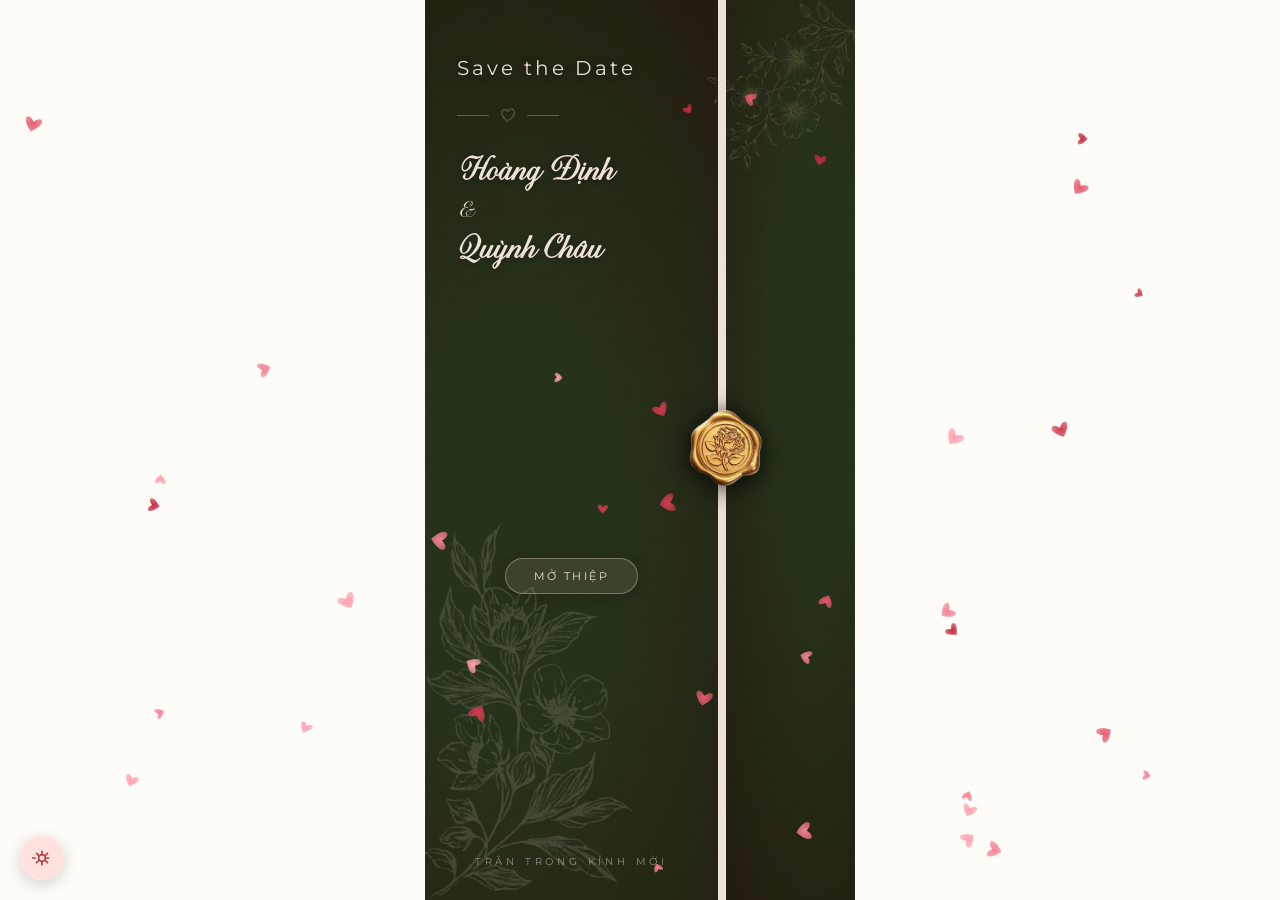
==== motdoi/index.html @ d1ba9274 "fix" ====
<!DOCTYPE html>
<html lang="vi">
<head>
<meta charset="utf-8"/>
<meta name="viewport" content="width=device-width, initial-scale=1, maximum-scale=1, user-scalable=no"/>
<title>THƯ MỜI CƯỚI HOÀNG NGỌC ĐỊNH &amp; TRẦN THỊ QUỲNH CHÂU</title>
<link rel="icon" href="images/logo.png"/>
<link rel="preload" href="fonts/SVN_Quarzo.otf" as="font" type="font/otf" crossorigin/>
<link href="https://fonts.googleapis.com/css2?family=Montserrat:ital,wght@0,300;0,400;0,500;0,600;0,700;1,400&family=Playfair+Display:ital,wght@0,400;0,700;1,400&family=Lora:ital,wght@0,400;0,500;1,400&family=Cormorant+Garamond:ital,wght@0,300;0,400;1,400&display=swap" rel="stylesheet"/>

<script>
  document.addEventListener('gesturestart',function(e){e.preventDefault();});
  document.addEventListener('gesturechange',function(e){e.preventDefault();});
  document.addEventListener('gestureend',function(e){e.preventDefault();});
  document.addEventListener('touchmove',function(e){if(e.touches.length>1)e.preventDefault();},{passive:false});
</script>

<style>
/* ════ FONT ════ */
@font-face {
  font-family: 'svnQuarzo';
  src: url('fonts/SVN_Quarzo.otf') format('opentype');
  font-display: swap;
}

/* ════ CSS VARIABLES – lấy đúng từ source gốc ════ */
:root {
  /* ta = theme accent (đỏ) */
  --ta-50:  252 243 243;
  --ta-100: 246 225 225;
  --ta-200: 235 193 192;
  --ta-300: 214 147 144;
  --ta-400: 185 82 77;
  --ta-500: 163 29 22;
  --ta-600: 130 23 17;
  --ta-700: 100 17 13;
  --ta-800: 78 12 9;
  --ta-900: 52 8 6;
  --ta-950: 31 5 4;
  /* ts = theme stone (kem) */
  --ts-50:  254 252 251;
  --ts-100: 250 245 241;
  --ts-200: 244 234 229;
  --ts-300: 237 225 217;
  --ts-400: 225 208 198;
  --ts-700: 168 138 123;
  --ts-900: 103 76 62;
  --ts-950: 62 42 33;

  --ta-pattern-filter: invert(1) brightness(0.45) sepia(1) hue-rotate(330deg) saturate(4);
  --ta-btn-bg: linear-gradient(135deg, rgb(185 82 77), rgb(163 29 22));
  --ta-btn-shadow: 0 4px 16px rgba(163,29,22,0.3);
      --ta-50: 247 250 244;
    --ta-100: 226 237 217;
    --ta-200: 197 217 183;
    --ta-300: 159 191 139;
    --ta-400: 109 156 85;
    --ta-500: 82 118 58;
    --ta-600: 63 90 40;
    --ta-700: 46 66 27;
    --ta-800: 39 50 28;
    --ta-900: 27 36 18;
    --ta-950: 16 21 10;
    --ts-50: 254 252 247;
    --ts-100: 249 244 228;
    --ts-200: 241 228 198;
    --ts-300: 229 207 162;
    --ts-400: 213 180 115;
    --ts-700: 140 103 40;
    --ts-900: 83 58 18;
    --ts-950: 49 33 9;
    --primary: 92 34% 30%;
    --primary-foreground: 41 60% 82%;
    --ring: 92 34% 30%;
    --ta-seal-bg: radial-gradient(circle at 38% 35%, rgb(109 156 85), rgb(63 90 40));
    --ta-seal-shadow: 0 4px 24px rgba(82, 118, 58, 0.4), inset 0 1px 0 rgba(255, 255, 255, 0.25);
    --ta-btn-bg: linear-gradient(135deg, rgb(109 156 85), rgb(82 118 58));
    --ta-btn-shadow: 0 4px 16px rgba(82, 118, 58, 0.3);
    --ta-btn-shadow-hover: 0 6px 24px rgba(82, 118, 58, 0.45);
    --ta-flap-fill: rgba(82, 118, 58, 0.06);
    --ta-flap-stroke: rgba(82, 118, 58, 0.22);
    --ta-flap-stroke-wide: rgba(82, 118, 58, 0.07);
    --ta-flap-bottom-fill: rgba(82, 118, 58, 0.05);
    --ta-flap-bottom-stroke: rgba(82, 118, 58, 0.16);
    --ta-pattern-filter: invert(1) brightness(0.45) sepia(1) hue-rotate(60deg) saturate(3.5);
    --ta-canvas-grad-0: #27321c;
    --ta-canvas-grad-50: #3d5229;
    --ta-canvas-grad-100: #2e3e1f;
}

/* ════ RESET ════ */
*, *::before, *::after { box-sizing: border-box; margin: 0; padding: 0; }
html { font-size: 16px; -webkit-text-size-adjust: 100%; }
body {
  font-family: 'Montserrat', sans-serif;
  background: rgb(var(--ts-50));
  color: rgb(var(--ta-900));
  overflow-x: hidden;
  -webkit-font-smoothing: antialiased;
}

/* Font helpers */
.font-quarzo  { font-family: 'svnQuarzo', 'Playfair Display', serif; }
.font-mont    { font-family: 'Montserrat', sans-serif; }

/* App shell – max 430px centered */
.app { max-width: 430px; margin: 0 auto; position: relative; overflow: hidden; min-height: 100vh; }

.dn { display: none !important; }

/* ════════════════════════════════════
   KEYFRAMES
════════════════════════════════════ */
@keyframes heartbeat {
  0%, 100% { transform: scale(1); }
  10%, 30%  { transform: scale(1.25); }
  20%, 40%  { transform: scale(1.1); }
}
@keyframes pulse {
  0%, 100% { opacity: 1; }
  50%       { opacity: .5; }
}
@keyframes ping {
  75%, 100% { transform: scale(2); opacity: 0; }
}
@keyframes fadeInUp {
  from { opacity: 0; transform: translateY(30px); }
  to   { opacity: 1; transform: translateY(0); }
}
@keyframes fadeInDown {
  from { opacity: 0; transform: translateY(-20px); }
  to   { opacity: 1; transform: translateY(0); }
}
@keyframes scaleIn {
  from { opacity: 0; transform: scale(.9); }
  to   { opacity: 1; transform: scale(1); }
}
@keyframes slideInLeft {
  from { opacity: 0; transform: translateX(-70px); }
  to   { opacity: 1; transform: translateX(0); }
}
@keyframes slideInRight {
  from { opacity: 0; transform: translateX(70px); }
  to   { opacity: 1; transform: translateX(0); }
}
@keyframes coverOpen {
  from { opacity: 1; }
  to   { opacity: 0; pointer-events: none; }
}

.animate-heartbeat { animation: 1.5s ease-in-out infinite heartbeat; }
.animate-pulse      { animation: 2s cubic-bezier(.4,0,.6,1) infinite pulse; }
.animate-ping       { animation: 1s cubic-bezier(0,0,.2,1) infinite ping; }

/* Scroll reveal base states */
.reveal-up    { opacity: 0; transform: translateY(30px); }
.reveal-down  { opacity: 0; transform: translateY(-20px); }
.reveal-scale { opacity: 0; transform: scale(.9); }
.reveal-left  { opacity: 0; transform: translateX(-70px); }
.reveal-right { opacity: 0; transform: translateX(70px); }

.reveal-up.on, .reveal-down.on, .reveal-scale.on,
.reveal-left.on, .reveal-right.on {
  opacity: 1 !important;
  transform: none !important;
  transition: opacity .7s ease, transform .7s ease;
}

/* ════════════════════════════════════
   COVER – PHONG BÌ
════════════════════════════════════ */
#cover {
  position: fixed; inset: 0; z-index: 50;
  display: flex; justify-content: center;
  overflow: hidden;
  transition: opacity .6s ease;
}
#cover.out { opacity: 0; pointer-events: none; }

.cv-shell {
  position: relative; width: 100%; max-width: 430px; height: 100%; overflow: hidden;
}

/* Cánh trái 70% */
.cv-l {
  position: absolute; left: 0; top: 0; height: 100%; width: 70%;
  background-color: rgb(39, 50, 28);
  overflow: hidden;
}
.cv-l-pat {
  position: absolute; inset: 0; pointer-events: none;
  background-image: url('pattern/nhan cuoi.svg');
  background-repeat: repeat; background-size: 64px 64px; opacity: .05;
}
.cv-l-grad {
  position: absolute; inset: 0; pointer-events: none;
  background: radial-gradient(ellipse 120% 80% at 30% 60%, transparent 30%, rgba(31,5,4,.55) 100%);
}
.cv-l-flower {
  position: absolute; left: 0; bottom: 0; z-index: 0;
  opacity: .15; max-width: 85%; max-height: 42%;
  pointer-events: none; user-select: none;
}
/* Gáy sách */
.cv-spine {
  position: absolute; right: 0; top: 0; height: 100%; width: 8px; z-index: 10;
  background: rgb(237,225,217);
}
/* Con dấu xi ở giữa gáy – đặt trong cv-shell nên dùng left thay right */
.cv-seal-wrap {
  position: absolute; left: 70%; z-index: 20;
  top: 50%; transform: translate(-50%, -50%);
}
.cv-seal-img {
  width: 76px; height: 76px; object-fit: contain;
  pointer-events: none; user-select: none;
  filter: drop-shadow(0 4px 14px rgba(0,0,0,.6)) drop-shadow(0 0 6px rgba(0,0,0,.3));
}

/* Nội dung cánh trái */
.cv-content {
  position: relative; z-index: 10;
  display: flex; flex-direction: column; align-items: flex-start;
  padding: 3.5rem 2rem 0;
}
.cv-save-date {
  font-family: 'Montserrat', sans-serif;
  font-size: 1.25rem; letter-spacing: .15em;
  color: rgb(237,225,217);
  text-shadow: 0 1px 8px rgba(0,0,0,.4);
  margin-bottom: 1.75rem;
}
.cv-heart-row {
  display: flex; align-items: center; gap: .75rem; margin-bottom: 2.25rem;
}
.cv-h-line { height: 1px; width: 2rem; background: rgba(237,225,217,.3); }
.cv-h-img  { width: 14px; height: 14px; opacity: .35; filter: brightness(0) invert(1); pointer-events: none; }
.cv-groom, .cv-bride {
  font-family: 'svnQuarzo', 'Playfair Display', serif;
  font-size: 1.5rem; line-height: 1.3;
  color: rgb(237,225,217);
  text-shadow: 0 1px 6px rgba(0,0,0,.3);
}
.cv-and {
  font-family: 'svnQuarzo', 'Playfair Display', serif;
  font-size: 1rem; color: rgb(237,225,217);
  margin: .75rem 0; padding-left: 2px;
}

/* Nút mở thiệp – giữa gáy */
.cv-btn-row {
  position: absolute; left: 0; right: 8px; top: 62%;
  display: flex; justify-content: center;
}
.cv-btn {
  padding: .625rem 1.75rem;
  font-family: 'Montserrat', sans-serif;
  font-size: 11px; letter-spacing: .22em; text-transform: uppercase;
  border-radius: 9999px;
  color: rgb(237,225,217);
  border: 1px solid rgba(237,225,217,.35);
  background: rgba(237,225,217,.1);
  box-shadow: 0 2px 16px rgba(0,0,0,.25);
  cursor: pointer;
  transition: background .25s, transform .2s;
}
.cv-btn:hover  { background: rgba(237,225,217,.2); }
.cv-btn:active { transform: scale(.97); }

/* Trân trọng kính mời */
.cv-invite-row {
  position: absolute; bottom: 2rem; left: 0; right: 8px;
  display: flex; flex-direction: column; align-items: center; gap: 1rem;
}
.cv-invite-text {
  font-family: 'Montserrat', sans-serif;
  font-size: 10px; text-transform: uppercase; letter-spacing: .38em;
  color: rgba(237,225,217,.55);
}

/* Cánh phải 30% */
.cv-r {
  position: absolute; right: 0; top: 0; height: 100%; width: 30%;
  background-color: rgb(39, 50, 28);
}
.cv-r-pat {
  position: absolute; inset: 0; pointer-events: none;
  background-image: url('pattern/nhan cuoi.svg');
  background-repeat: repeat; background-size: 64px 64px; opacity: .05;
}
.cv-r-grad {
  position: absolute; inset: 0; pointer-events: none;
  background: radial-gradient(ellipse 120% 80% at 70% 40%, transparent 30%, rgba(31,5,4,.55) 100%);
}
.cv-r-flower {
  position: absolute; right: 0; top: 0; z-index: 0;
  opacity: .2; max-width: 115%; max-height: 60%;
  pointer-events: none; user-select: none;
}

/* ════════════════════════════════════
   SECTION 1 – HERO
════════════════════════════════════ */
.hero {
  position: relative; width: 100%; overflow: hidden;
  background-color: rgb(52,8,6);
  min-height: 100svh;
}
.hero-img {
  position: absolute; inset: 0; width: 100%; height: 100%;
  object-fit: cover; object-position: 46% 34%;
}
.hero-ov-top {
  position: absolute; inset: 0;
  background: linear-gradient(to bottom, rgba(0,0,0,.15), transparent, rgba(0,0,0,.7));
}
.hero-ov-bot {
  position: absolute; bottom: 0; left: 0; right: 0; height: 10rem; z-index: 3;
  background: linear-gradient(to bottom, transparent 0%, rgba(78,12,9,.15) 40%, rgba(78,12,9,.6) 70%, rgb(39, 50, 28) 100%);
}
.hero-bottom {
  position: absolute; bottom: 0; left: 0; right: 0; z-index: 10;
  padding: 0 1.5rem 3rem; text-align: center;
}
.hero-dots {
  display: flex; align-items: center; justify-content: center; gap: .75rem; margin-bottom: 1rem;
}
.hero-dot-line { height: 1px; width: 2.5rem; background: rgba(237,225,217,.4); }
.hero-dot      { width: 6px; height: 6px; border-radius: 50%; background: rgba(237,225,217,.6); }
.hero-save {
  font-family: 'svnQuarzo', 'Playfair Display', serif;
  font-size: 1.5rem; letter-spacing: .1em;
  color: rgba(237,225,217,.9);
  text-shadow: 0 2px 12px rgba(0,0,0,.4);
  margin-bottom: .75rem;
}
.hero-names {
  font-family: 'Montserrat', sans-serif;
  font-size: .875rem; font-weight: 300; letter-spacing: .22em; text-transform: uppercase;
  color: rgba(237,225,217,.8);
}
.hero-names-sep { color: rgba(237,225,217,.45); margin: 0 .5rem; }
.hero-heart-row {
  display: flex; align-items: center; justify-content: center; gap: .75rem; margin-top: 1rem;
}
.hero-h-line { height: 1px; width: 2.5rem; background: rgba(237,225,217,.3); }
.hero-h-img  { width: 16px; height: 16px; opacity: .4; filter: brightness(0) invert(1); pointer-events: none; }

/* ════════════════════════════════════
   SECTION 2 – COUPLE PHOTOS
════════════════════════════════════ */
.couple-sec {
  position: relative; overflow: hidden;
  padding: 2.5rem 1.25rem;
  background-color: rgb(39, 50, 28);
}
.couple-fl { position: absolute; left: 0; bottom: 0; opacity: .2; max-width: 35%; max-height: 70%; z-index: 0; pointer-events: none; }
.couple-fr { position: absolute; right: 0; top: 0; opacity: .2; max-width: 35%; max-height: 70%; z-index: 0; pointer-events: none; }
.couple-inner { position: relative; z-index: 10; }
.couple-hdr { text-align: center; margin-bottom: 1.5rem; }
.couple-hdr-txt {
  font-family: 'Montserrat', sans-serif;
  font-size: 11px; font-weight: 600; letter-spacing: .3em; text-transform: uppercase;
  color: rgb(237,225,217); margin-bottom: .25rem;
}
.couple-hdr-vline-wrap { display: flex; justify-content: center; margin: 1.25rem 0 1.5rem; }
.couple-hdr-vline { width: 1px; height: 2.5rem; background: linear-gradient(to bottom, transparent, rgba(237,225,217,.4), transparent); }
.couple-cards { display: flex; flex-direction: column; align-items: center; gap: 2.5rem; max-width: 300px; margin: 0 auto; }
.couple-card {
  width: 100%; border-radius: 12px; overflow: hidden; aspect-ratio: 3/4; position: relative;
  border: 1px solid rgba(237,225,217,.25);
  box-shadow: 0 8px 32px rgba(0,0,0,.4), 0 0 0 1px rgba(237,225,217,.1);
}
.couple-card img { width: 100%; height: 100%; object-fit: cover; display: block; }
.cc-label {
  position: absolute; bottom: 0; left: 0; right: 0;
  padding: 1rem 1rem 1rem;
  background: linear-gradient(to top, rgba(39, 50, 28, 0.85) 0%, rgba(39, 50, 28, 0.4) 50%, transparent 100%);
}
.cc-label-r { align-items: flex-end; }
.cc-label { display: flex; flex-direction: column; }
.cc-role {
  font-family: 'svnQuarzo', 'Playfair Display', serif;
  font-size: .875rem; letter-spacing: .2em; color: rgba(237,225,217,.8); margin-bottom: .25rem;
}
.cc-name {
  font-family: 'Montserrat', sans-serif;
  font-size: 1.25rem; font-weight: 600; color: rgb(237,225,217);
}

/* ════════════════════════════════════
   PAPER BG WRAPPER
════════════════════════════════════ */
.paper-wrap {
  position: relative;
  background-image: url('images/paper.png');
  background-repeat: repeat-y; background-size: 100% auto;
}
.paper-ov {
  position: absolute; inset: 0;
  background: rgba(255,255,255,.3); pointer-events: none;
}

/* ════════════════════════════════════
   SECTION 3 – FAMILY
════════════════════════════════════ */
.family-sec { padding: 1.5rem 1rem .5rem; }
.family-grid {
  display: flex; align-items: flex-start; gap: .5rem;
  max-width: 360px; margin: 0 auto 1.5rem;
}
.family-col { flex: 1; display: flex; flex-direction: column; align-items: center; gap: .25rem; min-width: 0; }
.family-col-title {
  font-family: 'Montserrat', sans-serif; font-size: 13px;
  text-transform: uppercase; letter-spacing: .2em;
  color: rgb(var(--ta-500)); font-weight: 600;
  padding-bottom: .25rem; width: 100%; text-align: center;
}
.family-member {
  font-family: 'Montserrat', sans-serif; font-size: 11px; font-weight: 500;
  text-transform: uppercase; color: rgb(var(--ta-800));
  text-align: center; min-height: 1.5rem; width: 100%;
  display: flex; align-items: center; justify-content: center;
  white-space: nowrap; overflow: hidden; text-overflow: ellipsis;
}
.family-sep { align-self: stretch; width: 1px; background: rgba(var(--ta-200),.6); margin-top: 1.25rem; flex-shrink: 0; }

/* Monogram khung hoa */
.monogram { display: flex; justify-content: center; margin: .5rem 0; }
.monogram-box { position: relative; display: inline-block; }
.monogram-frame { width: 11rem; height: auto; pointer-events: none; user-select: none; }
.monogram-letters {
  position: absolute; inset: 0;
  display: flex; align-items: center; justify-content: center;
}
.mono-d, .mono-c {
  font-family: 'svnQuarzo', 'Playfair Display', serif;
  font-size: 1.875rem; color: rgb(var(--ta-700)); line-height: 1;
  text-shadow: 0 1px 8px rgba(163,29,22,.15);
}
.mono-c { margin-top: -.2em; margin-left: .4em; }

/* ════════════════════════════════════
   SECTION 4 – INVITATION DETAIL
════════════════════════════════════ */
.invite-sec { padding: .25rem 1rem 0; }
.invite-kinh-moi {
  font-family: 'Montserrat', sans-serif; font-size: 1rem; font-weight: 600;
  text-transform: uppercase; letter-spacing: .25em;
  color: rgb(var(--ta-400)); margin-bottom: .5rem; text-align: center;
}
.invite-quy-vi {
  font-family: 'svnQuarzo', 'Playfair Display', serif;
  font-size: 1.25rem; color: rgb(var(--ta-800)); text-align: center; margin-bottom: .25rem;
}
.invite-div {
  display: flex; align-items: center; justify-content: center; gap: .75rem; margin: .75rem 0 1rem;
}
.invite-div-line { height: 1px; width: 3rem; background: rgb(var(--ta-200)); }
.invite-div-img  { width: 1.25rem; height: 1.25rem; opacity: .25; filter: var(--ta-pattern-filter); pointer-events: none; }
.invite-desc {
  font-family: 'Montserrat', sans-serif; color: rgba(var(--ta-700),.8);
  font-size: 1rem; line-height: 1.65; margin-bottom: 1rem; text-align: center;
}
.invite-hoa { display: flex; justify-content: center; margin-bottom: 1rem; }
.invite-hoa img { width: 6rem; opacity: .2; filter: var(--ta-pattern-filter); pointer-events: none; }

/* Nhà trai / nhà gái toggle */
.who-row { display: flex; flex-direction: column; align-items: center; gap: .5rem; margin-bottom: 1rem; }
.who-lbl {
  font-family: 'Montserrat', sans-serif; font-size: .875rem;
  text-transform: uppercase; color: rgb(var(--ta-400)); letter-spacing: .1em;
}
.who-btns { display: flex; gap: .5rem; }
.btn-who-active {
  padding: .375rem 1rem; border-radius: 9999px; font-size: .875rem; font-weight: 500;
  background: rgb(var(--ta-500)); color: rgb(var(--ts-300));
  border: 1px solid rgb(var(--ta-400)); cursor: pointer;
  font-family: 'Montserrat', sans-serif;
}
.btn-who-inactive {
  padding: .375rem 1rem; border-radius: 9999px; font-size: .875rem; font-weight: 500;
  background: rgb(var(--ta-100)); color: rgb(var(--ta-600));
  border: 1px solid rgb(var(--ta-200)); cursor: pointer;
  font-family: 'Montserrat', sans-serif; transition: background .2s;
}
.btn-who-inactive:hover { background: rgb(var(--ta-200)); }

/* Ceremony block */
.cer-lbl {
  font-family: 'Montserrat', sans-serif; font-size: 1rem;
  text-transform: uppercase; letter-spacing: .2em;
  color: rgb(var(--ta-400)); margin-bottom: .5rem; text-align: center;
}
.cer-time-row { display: flex; justify-content: center; margin-bottom: .75rem; }
.cer-block { display: inline-flex; align-items: stretch; gap: 0; }
.cer-left  { display: flex; flex-direction: column; align-items: flex-end; padding-right: 1rem; text-align: right; min-width: 6rem; }
.cer-right { display: flex; flex-direction: column; align-items: flex-start; padding-left: 1rem; text-align: left; min-width: 6rem; }
.cer-vl    { width: 1px; background: rgba(var(--ta-300),.5); }
.cer-num   { font-family: 'Montserrat', sans-serif; font-size: 1.5rem; font-weight: 600; color: rgb(var(--ta-800)); }
.cer-badge {
  display: inline-block; margin-top: .25rem; padding: .125rem .625rem; border-radius: 9999px;
  background: rgb(var(--ta-500)); color: rgb(var(--ts-300));
  font-size: .75rem; font-weight: 500; font-family: 'Montserrat', sans-serif;
  animation: heartbeat 1.5s ease-in-out infinite;
}
.cer-date  { font-family: 'Montserrat', sans-serif; font-size: 1.5rem; font-weight: 600; color: rgb(var(--ta-800)); }
.cer-year  { font-family: 'Montserrat', sans-serif; font-size: 1rem; color: rgb(var(--ta-600)); margin-top: .25rem; }
.cer-addr  { font-family: 'Montserrat', sans-serif; font-size: 1rem; margin-top: .75rem; line-height: 1.4; color: rgba(var(--ta-700),.75); text-align: center; }
.cer-map-btn {
  display: inline-flex; align-items: center; gap: .5rem;
  padding: .5rem 1rem; border-radius: 9999px; font-size: .875rem; font-weight: 500;
  color: rgb(var(--ta-500)); background: none; border: none; cursor: pointer;
  font-family: 'Montserrat', sans-serif; transition: background .2s;
}
.cer-map-btn:hover { background: rgba(var(--ta-100),.6); }
.cer-sep-row { display: flex; align-items: center; justify-content: center; gap: .75rem; margin: 1rem 0; }
.cer-sep-line { height: 1px; width: 4rem; background: rgba(var(--ta-200),.6); }
.cer-sep-img  { width: 2.25rem; opacity: .2; filter: var(--ta-pattern-filter); pointer-events: none; }

/* Photo full-width */
.invite-photo-wrap {
  position: relative; margin: 2rem -1rem 0; aspect-ratio: 4/3; overflow: hidden;
}
.invite-photo { width: 100%; height: 100%; object-fit: cover; object-position: 51% 41%; display: block; }
.invite-photo-ov { position: absolute; inset: 0; background: linear-gradient(to top, rgba(0,0,0,.5), transparent, transparent); }
.just-married {
  position: absolute; bottom: 1.25rem; right: 1.25rem; text-align: right;
}
.just-txt {
  font-family: 'svnQuarzo', 'Playfair Display', serif;
  line-height: 1.15; color: rgba(237,225,217,.9);
  text-shadow: 0 2px 12px rgba(0,0,0,.3);
  font-size: clamp(1.5rem, 5vw, 2.2rem);
}
.just-line { margin-top: .5rem; display: flex; justify-content: flex-end; }
.just-line-inner { height: 1px; width: 3rem; background: rgba(237,225,217,.4); }

/* ════════════════════════════════════
   SECTION 5 – TIMELINE / LỊCH TRÌNH
════════════════════════════════════ */
.tl-sec { padding: 2rem 1rem; }
.tl-hdr { text-align: center; margin-bottom: 1.5rem; }
.tl-title {
  font-family: 'Montserrat', sans-serif; font-size: 1.6875rem;
  color: rgb(var(--ta-900)); margin-bottom: .5rem;
}
.tl-sub { font-family: 'Montserrat', sans-serif; font-style: italic; font-size: 1rem; color: rgb(var(--ts-700)); }
.tl-hdr-icon { display: flex; justify-content: center; margin-top: 1rem; }
.tl-hdr-icon img { width: 4rem; filter: var(--ta-pattern-filter); opacity: .5; pointer-events: none; }

/* Calendar */
.cal {
  border-radius: .75rem; overflow: hidden;
  border: 1px solid rgba(var(--ta-200),.6); margin-bottom: 2rem;
}
.cal-inner { padding: 1.25rem; background: rgb(var(--ts-50)); }
.cal-hdr   { display: flex; justify-content: space-between; margin-bottom: .5rem; }
.cal-mth, .cal-yr { font-family: 'Montserrat', sans-serif; font-size: 1rem; font-weight: 600; color: rgb(var(--ta-700)); }
.cal-dow   { display: grid; grid-template-columns: repeat(7,1fr); gap: .25rem; margin-bottom: .5rem; }
.cal-dow-c { text-align: center; font-size: 11px; font-weight: 600; color: rgb(var(--ta-500)); padding: .25rem 0; font-family: 'Montserrat', sans-serif; }
.cal-days  { display: grid; grid-template-columns: repeat(7,1fr); gap: .25rem; }
.cal-day {
  aspect-ratio: 1; display: flex; align-items: center; justify-content: center;
  border-radius: .5rem; font-size: .75rem; color: rgba(var(--ta-900),.7);
  border: 1px solid rgba(var(--ta-100),1);
  font-family: 'Montserrat', sans-serif;
  transition: background .2s;
}
.cal-day:hover     { background: rgba(var(--ta-100),.6); }
.cal-day-empty     { aspect-ratio: 1; }
.cal-day-special   { aspect-ratio: 1; position: relative; }
.cal-special-inner {
  position: relative; width: 100%; height: 100%;
  display: flex; flex-direction: column; align-items: center; justify-content: center; gap: 2px;
  background: rgba(var(--ta-50),.8);
  border: 1px solid rgba(var(--ta-400),.5); border-radius: .5rem;
}
.cal-pulse-ring {
  position: absolute; inset: -4px; border-radius: 50%;
  background: rgba(var(--ta-400),.25); filter: blur(12px);
  animation: pulse 2s cubic-bezier(.4,0,.6,1) infinite;
}
.cal-heart { color: rgb(var(--ta-500)); fill: rgb(var(--ta-500)); animation: heartbeat 1.5s ease-in-out infinite; }
.cal-num   { font-size: 10px; font-weight: 700; color: rgb(var(--ta-600)); font-family: 'Montserrat', sans-serif; }

/* Quote */
.tl-quote-sep { display: flex; align-items: center; gap: .75rem; margin-bottom: 1.25rem; }
.tl-qs-line   { flex: 1; height: 1px; background: rgba(var(--ta-200),.6); }
.tl-qs-img    { width: 1.25rem; height: 1.25rem; opacity: .4; filter: var(--ta-pattern-filter); pointer-events: none; }
.tl-quote-txt {
  font-family: 'Montserrat', sans-serif; font-style: italic; font-size: .875rem;
  color: rgb(var(--ta-600)); line-height: 1.65; margin-bottom: 1.5rem; padding: 0 1rem; text-align: center;
}

/* Countdown */
.cd-wrap {
  display: flex; justify-content: center; gap: .625rem;
  margin-bottom: 1.75rem;
}
.cd-box {
  display: flex; flex-direction: column; align-items: center;
  min-width: 4rem; padding: .75rem .5rem .5rem;
  background: white; border-radius: .625rem;
  border: 1px solid rgba(var(--ta-200),.6);
  box-shadow: 0 2px 8px rgba(163,29,22,.08);
}
.cd-num {
  font-family: 'Playfair Display', serif;
  font-size: 1.75rem; font-weight: 700;
  color: rgb(var(--ta-600)); line-height: 1;
}
.cd-lbl {
  font-family: 'Montserrat', sans-serif;
  font-size: .5625rem; font-weight: 600; letter-spacing: .1em;
  color: rgb(var(--ta-400)); margin-top: .3rem; text-transform: uppercase;
}

/* Timeline events overlay */
.tl-events {
  position: relative; border-radius: 1rem; overflow: hidden;
  background-image: url('images/file_ok/QBX_1609.jpg');
  background-size: cover; background-position: 50% 50%;
}
.tl-events-ov { position: absolute; inset: 0; background: rgba(40,7,5,.78); }
.tl-events-in { position: relative; padding: 2rem 1rem; }
.tl-events-title {
  font-family: 'svnQuarzo', 'Playfair Display', serif;
  font-size: 2.5rem; letter-spacing: .1em;
  color: rgb(237,225,217); text-align: center;
  text-shadow: 0 2px 20px rgba(237,225,217,.15);
}
.tl-events-sub {
  display: flex; justify-content: center; margin-top: .75rem; gap: .5rem; margin-bottom: 2rem;
}
.tl-events-sub-line { height: 1px; width: 2rem; background: rgba(237,225,217,.3); }
.tl-events-sub-dot  { width: .25rem; height: .25rem; border-radius: 50%; background: rgba(237,225,217,.5); align-self: center; }

/* Timeline list */
.tl-list { display: flex; flex-direction: column; width: 100%; max-width: 280px; margin: 0 auto; position: relative; gap: 1.25rem; }
.tl-vline {
  position: absolute; top: 0; bottom: 0; width: 1px;
  left: calc(4rem + .75rem + 1.25rem); transform: translateX(-50%);
  background: linear-gradient(to bottom, transparent, rgba(237,225,217,.3), transparent);
}
.tl-row { position: relative; display: grid; grid-template-columns: 4rem 2.5rem auto; align-items: center; gap: .75rem; }
.tl-time { text-align: right; font-family: 'Montserrat', sans-serif; font-size: .875rem; font-weight: 600; letter-spacing: .05em; color: rgb(237,225,217); }
.tl-dot-wrap { position: relative; display: flex; align-items: center; justify-content: center; z-index: 10; }
.tl-dot-bg1  { position: absolute; width: 3.5rem; height: 3.5rem; border-radius: 50%; background: rgb(39, 50, 28); }
.tl-dot-bg2  { position: absolute; width: 2.5rem; height: 2.5rem; border-radius: 50%; border: 1px solid rgba(237,225,217,.2); }
.tl-dot-icon {
  position: relative; width: 2rem; height: 2rem; border-radius: 50%;
  display: flex; align-items: center; justify-content: center;
  background: rgba(237,225,217,.1); border: 1px solid rgba(237,225,217,.3);
  color: rgba(237,225,217,.9);
}
.tl-event-name { font-family: 'Montserrat', sans-serif; font-size: .875rem; color: rgba(237,225,217,.9); }

/* ════════════════════════════════════
   SECTION 6 – LOVE STORY
════════════════════════════════════ */
.story-sec { padding: 2rem 1rem; position: relative; background: rgb(var(--ts-50)); }
.story-branch-l { position: absolute; left: 0; top: 0; width: 35%; opacity: .12; pointer-events: none; }
.story-branch-r { position: absolute; right: 0; bottom: 0; width: 35%; opacity: .12; pointer-events: none; transform: scaleX(-1); }
.story-hdr { text-align: center; margin-bottom: 2rem; }
.story-title {
  font-family: 'Playfair Display', serif; font-size: 1.875rem;
  color: rgb(var(--ta-800)); margin-bottom: .25rem;
}
.story-sub { font-family: 'Montserrat', sans-serif; font-style: italic; font-size: .875rem; color: rgb(var(--ta-500)); }
.story-sep-row { display: flex; justify-content: center; gap: .5rem; margin-top: .75rem; }
.story-sep-line { height: 1px; width: 2rem; background: rgba(var(--ta-300),.6); align-self: center; }
.story-sep-dot  { width: .375rem; height: .375rem; border-radius: 50%; background: rgb(var(--ta-300)); }

/* Accordion items */
.story-items { display: flex; flex-direction: column; gap: .75rem; position: relative; z-index: 1; }
.story-item { border-radius: .75rem; overflow: hidden; box-shadow: 0 1px 4px rgba(0,0,0,.06); }
.story-item-hdr {
  display: grid; grid-template-columns: 3rem 1fr 2.25rem;
  align-items: center; gap: .75rem;
  padding: 1rem 1rem 1rem .875rem;
  background: white; border: 1px solid rgba(var(--ta-200),.5);
  border-radius: .75rem; cursor: pointer;
  transition: background .2s;
}
.story-item.open .story-item-hdr {
  border-radius: .75rem .75rem 0 0;
  border-bottom-color: transparent;
}
.story-num {
  width: 2.75rem; height: 2.75rem; border-radius: 50%; flex-shrink: 0;
  border: 1.5px solid rgba(var(--ta-300),.5);
  display: flex; align-items: center; justify-content: center;
  font-family: 'Montserrat',sans-serif; font-size: .875rem;
  font-weight: 600; color: rgb(var(--ta-600));
}
.story-item-meta { min-width: 0; }
.story-year  {
  font-family: 'Montserrat', sans-serif; font-size: .6875rem; font-weight: 600;
  letter-spacing: .06em; color: rgb(var(--ta-500)); margin-bottom: .2rem;
}
.story-event {
  font-family: 'Playfair Display', serif; font-size: 1.0625rem;
  color: rgb(var(--ta-800)); font-weight: 400;
}
.story-chevron {
  width: 2rem; height: 2rem; border-radius: 50%;
  border: 1px solid rgba(var(--ta-200),.7);
  display: flex; align-items: center; justify-content: center;
  flex-shrink: 0; transition: transform .3s;
  background: white;
}
.story-item.open .story-chevron { transform: rotate(180deg); }
.story-body {
  max-height: 0; overflow: hidden;
  transition: max-height .35s ease;
  background: white;
  border: 1px solid rgba(var(--ta-200),.7);
  border-top: none; border-radius: 0 0 .75rem .75rem;
}
.story-item.open .story-body { max-height: 400px; }
.story-body-inner {
  padding: 1rem 1rem 1.25rem 1.25rem;
}
.story-body-sep {
  display: flex; justify-content: center; margin-bottom: .875rem;
}
.story-body-sep-dot {
  width: .375rem; height: .375rem; border-radius: 50%;
  background: rgb(var(--ta-300));
}
.story-desc {
  font-family: 'Montserrat', sans-serif; font-size: .8125rem;
  color: rgba(var(--ta-700),.85); line-height: 1.8;
}

/* ════════════════════════════════════
   SECTION 7 – GALLERY (masonry columns-2, y hệt source gốc)
════════════════════════════════════ */
.gallery-sec { padding: 2rem 1rem; }
.gallery-hdr { text-align: center; margin-bottom: 1.25rem; }
.gallery-title {
  font-family: 'svnQuarzo','Playfair Display',serif;
  font-size: 1.875rem; color: rgb(var(--ta-800));
}
.gallery-sep-img { width: 3rem; opacity: .25; filter: var(--ta-pattern-filter); margin: .75rem auto 0; display: block; pointer-events: none; }

/* Grid 2 cột, ảnh cùng kích cỡ */
.gallery-masonry {
  display: grid;
  grid-template-columns: 1fr 1fr;
  gap: .375rem;
  margin-top: 1rem;
}
.gallery-masonry-item {
  overflow: hidden;
  border-radius: 8px;
  aspect-ratio: 1 / 1;
  position: relative;
  cursor: pointer;
  will-change: transform;
}
.gallery-masonry-item img {
  width: 100%; height: 100%; display: block;
  object-fit: cover;
  transition: transform .3s ease;
  will-change: transform;
  transform: translateZ(0);
}
.gallery-masonry-item:hover img { transform: scale(1.05) translateZ(0); }

/* ════════════════════════════════════
   SECTION 8 – GUESTBOOK (y hệt source gốc)
════════════════════════════════════ */
.gb-sec { padding: 2rem 1rem; }
.gb-hdr { text-align: center; margin-bottom: 1.5rem; }
.gb-title {
  font-family: 'svnQuarzo','Playfair Display',serif;
  font-size: 1.875rem; color: rgb(var(--ta-800));
}
.gb-sub { font-family: 'Montserrat',sans-serif; font-size: .875rem; color: rgb(var(--ta-500)); margin-top: .25rem; }

/* Form box – border rounded-xl, overflow hidden */
.gb-form-wrap {
  border: 1px solid rgba(var(--ta-200),.6);
  border-radius: .75rem; overflow: hidden; margin-bottom: 1.5rem;
  background: rgb(var(--ts-50));
}
.gb-textarea {
  width: 100%; padding: 1rem;
  font-family: 'Montserrat',sans-serif; font-size: .9375rem; color: rgb(var(--ta-800));
  border: none; resize: none; outline: none; min-height: 6rem;
  background: transparent; line-height: 1.6;
}
.gb-textarea::placeholder { color: rgb(var(--ta-300)); }
.gb-form-footer {
  display: flex; align-items: center; justify-content: space-between;
  padding: .625rem 1rem;
  border-top: 1px solid rgba(var(--ta-200),.5);
}
.gb-name-input {
  flex: 1; font-family: 'Montserrat',sans-serif; font-size: .875rem; color: rgb(var(--ta-800));
  border: none; outline: none; background: transparent; padding-right: .5rem;
}
.gb-name-input::placeholder { color: rgb(var(--ta-300)); }
.gb-send {
  width: 2.25rem; height: 2.25rem; border-radius: 50%;
  background: rgb(var(--ta-500)); color: white; border: none; cursor: pointer;
  display: flex; align-items: center; justify-content: center; flex-shrink: 0;
  transition: background .2s, transform .1s;
}
.gb-send:hover  { background: rgb(var(--ta-600)); }
.gb-send:active { transform: scale(.92); }

/* Save the date image dưới form */
.gb-save-img {
  display: block; max-width: 10rem; margin: 0 auto 1.5rem;
  opacity: .7;
}

/* Ảnh đôi trên guestbook */
.gb-couple-img {
  width: 100%; aspect-ratio: 4/3; object-fit: cover;
  border-radius: .75rem; margin-bottom: 1.25rem;
  display: block;
}

/* Entries */
.gb-entries { display: flex; flex-direction: column; gap: .625rem; }
.gb-entry {
  padding: .875rem 1rem;
  border: 1px solid rgba(var(--ta-200),.6);
  border-radius: .75rem;
  background: #fff;
}
.gb-entry-header {
  display: flex; align-items: center; justify-content: space-between;
  margin-bottom: .3rem;
}
.gb-entry-name {
  font-family: 'Montserrat',sans-serif;
  font-size: .875rem; font-weight: 700; color: #3d0a0a;
}
.gb-entry-time {
  font-family: 'Montserrat',sans-serif;
  font-size: .75rem; color: #c47a7a;
  white-space: nowrap; margin-left: .5rem;
}
.gb-entry-msg {
  font-family: 'Montserrat',sans-serif;
  font-size: .8125rem; color: rgba(var(--ta-700),.8); line-height: 1.65;
}
.gb-empty {
  text-align: center; padding: 2rem 1rem;
  font-family: 'Montserrat',sans-serif; font-size: .875rem;
  color: rgb(var(--ta-300)); font-style: italic;
}
/* Nút xem thêm */
.gb-more-btn {
  display: flex; align-items: center; gap: .375rem; justify-content: center;
  margin: 1rem auto 0;
  padding: .5rem 1.5rem; border-radius: 2rem;
  border: 1px solid rgba(var(--ta-300),.7);
  background: white; cursor: pointer;
  font-family: 'Montserrat',sans-serif; font-size: .8125rem;
  color: rgb(var(--ta-600)); transition: all .2s;
}
.gb-more-btn:hover { background: rgb(var(--ts-100)); }
.gb-more-btn.dn { display: none; }

/* ════════════════════════════════════
   SECTION 9 – RSVP
════════════════════════════════════ */
.rsvp-sec { padding: 2rem 1rem; }
.rsvp-hdr { text-align: center; margin-bottom: 1.5rem; }
.rsvp-title { font-family: 'Playfair Display', serif; font-size: 1.875rem; color: rgb(var(--ta-800)); }
.rsvp-card {
  border: 1px solid rgba(var(--ta-200),.6); border-radius: .75rem;
  overflow: hidden; padding: 1.5rem; background: rgb(var(--ts-50));
}
.rsvp-lbl {
  display: block; font-family: 'Montserrat', sans-serif; font-size: .75rem; font-weight: 500;
  text-transform: uppercase; letter-spacing: .1em; color: rgb(var(--ta-500)); margin-bottom: .375rem;
}
.rsvp-input {
  width: 100%; font-family: 'Montserrat', sans-serif; font-size: .9375rem; color: rgb(var(--ta-800));
  border: 1px solid rgba(var(--ta-200),.8); border-radius: .5rem;
  padding: .625rem .875rem; outline: none; background: white; margin-bottom: 1rem;
  transition: border-color .2s;
}
.rsvp-input:focus { border-color: rgb(var(--ta-400)); }
.rsvp-radios { display: flex; flex-direction: column; gap: .5rem; margin-bottom: 1rem; }
.rsvp-radio {
  display: flex; align-items: center; gap: .75rem; padding: .75rem 1rem;
  border-radius: .625rem; border: 1.5px solid rgba(var(--ta-200),.8); cursor: pointer;
  transition: all .2s; font-family: 'Montserrat', sans-serif;
}
.rsvp-radio.active { border-color: rgb(var(--ta-400)); background: rgba(var(--ta-100),.5); }
.rsvp-radio input { accent-color: rgb(var(--ta-500)); }
.rsvp-radio-lbl { font-family: 'Montserrat', sans-serif; font-size: .9375rem; color: rgb(var(--ta-800)); }
.rsvp-radio-emoji { margin-left: auto; font-size: 1.125rem; }
.rsvp-submit {
  width: 100%; padding: .875rem; border-radius: .625rem; border: none; cursor: pointer;
  font-family: 'Montserrat', sans-serif; font-size: .875rem; font-weight: 600; letter-spacing: .05em;
  color: white;
  background: var(--ta-btn-bg);
  box-shadow: var(--ta-btn-shadow);
  transition: box-shadow .2s, transform .1s;
}
.rsvp-submit:hover   { box-shadow: 0 6px 24px rgba(163,29,22,.45); }
.rsvp-submit:active  { transform: scale(.98); }
.rsvp-ok { text-align: center; padding: 2rem 1rem; }
.rsvp-ok-icon  { font-size: 2.5rem; margin-bottom: 1rem; }
.rsvp-ok-title { font-family: 'Playfair Display', serif; font-size: 1.5rem; color: rgb(var(--ta-700)); margin-bottom: .5rem; }
.rsvp-ok-desc  { font-family: 'Montserrat', sans-serif; font-size: .875rem; color: rgb(var(--ta-600)); line-height: 1.7; }

/* ════════════════════════════════════
   SECTION 10 – HỘP MỪNG CƯỚI
════════════════════════════════════ */
.gift-sec {
  padding: 2.5rem 1rem 3rem;
  background: rgb(var(--ts-50));
  position: relative; overflow: hidden;
}
.gift-hdr { text-align: center; margin-bottom: 1.75rem; }
.gift-title {
  font-family: 'svnQuarzo','Playfair Display',serif;
  font-size: 1.875rem; color: rgb(var(--ta-800));
}
.gift-sub {
  font-family: 'Montserrat',sans-serif;
  font-size: .8125rem; color: rgb(var(--ta-500));
  margin-top: .375rem; letter-spacing: .05em;
}

/* Phong bì + coins container */
.gift-envelope-wrap {
  position: relative; width: 200px; height: 240px;
  margin: 0 auto 1.5rem;
}
/* Đồng xu rơi */
.coin {
  position: absolute;
  font-size: 1.1rem;
  animation: coinFloat linear infinite;
  pointer-events: none; user-select: none;
  z-index: 5;
}
.coin-1 { left: 18%; top: -10px; animation-duration: 3.2s; animation-delay: 0s;   color: #e8a020; }
.coin-2 { left: 55%; top: -10px; animation-duration: 2.8s; animation-delay: .6s;  color: #d4891a; }
.coin-3 { left: 78%; top: -10px; animation-duration: 3.5s; animation-delay: 1.1s; color: #e8a020; }
.coin-4 { left: 32%; top: -10px; animation-duration: 2.6s; animation-delay: 1.8s; color: #c97c14; }
.coin-5 { left: 65%; top: -10px; animation-duration: 3.8s; animation-delay: .3s;  color: #e8a020; }

@keyframes coinFloat {
  0%   { transform: translateY(0) rotate(0deg);   opacity: 0; }
  10%  { opacity: 1; }
  90%  { opacity: .7; }
  100% { transform: translateY(260px) rotate(720deg); opacity: 0; }
}

/* Phong bì đỏ SVG */
.envelope-svg-wrap {
  position: relative; z-index: 10;
  width: 190px; height: 230px;
  margin: 0 auto;
  filter: drop-shadow(0 12px 24px rgba(163,29,22,.35));
  animation: envelopeFloat 3s ease-in-out infinite;
}
@keyframes envelopeFloat {
  0%,100% { transform: translateY(0); }
  50%      { transform: translateY(-8px); }
}

/* Text dưới phong bì */
.gift-msg {
  font-family: 'Montserrat',sans-serif;
  font-size: .875rem; color: rgb(var(--ta-600));
  text-align: center; line-height: 1.7;
  max-width: 280px; margin: 0 auto 1.5rem;
}

/* Nút QR / chuyển khoản */
.gift-btns { display: flex; flex-direction: column; gap: .75rem; max-width: 280px; margin: 0 auto; }

/* ── QR Modal ── */
.qr-modal-overlay {
  display: none; position: fixed; inset: 0; z-index: 9999;
  background: rgba(0,0,0,.55); backdrop-filter: blur(4px);
  align-items: center; justify-content: center;
}
.qr-modal-overlay.open { display: flex; }
.qr-modal {
  background: #fff; border-radius: 1rem;
  padding: 1.75rem 1.5rem 1.5rem;
  width: min(90vw, 420px); position: relative;
  box-shadow: 0 20px 60px rgba(0,0,0,.25);
  animation: qrModalIn .25s ease;
}
@keyframes qrModalIn {
  from { opacity: 0; transform: scale(.9) translateY(16px); }
  to   { opacity: 1; transform: scale(1) translateY(0); }
}
.qr-modal-title {
  text-align: center; font-family: 'svnQuarzo','Playfair Display',serif;
  font-size: 1.375rem; color: rgb(var(--ta-800));
  margin-bottom: 1.25rem;
}
.qr-modal-close {
  position: absolute; top: .75rem; right: .75rem;
  width: 2rem; height: 2rem; border-radius: 50%;
  border: 2px solid #e74c3c; background: white;
  display: flex; align-items: center; justify-content: center;
  cursor: pointer; color: #e74c3c; font-size: 1rem;
  transition: all .2s;
}
.qr-modal-close:hover { background: #e74c3c; color: white; }
.qr-cards {
  display: grid; grid-template-columns: 1fr 1fr; gap: 1rem;
}
.qr-card {
  display: flex; flex-direction: column; align-items: center; gap: .5rem;
  border: 1px solid #f0e6e6; border-radius: .75rem;
  padding: .875rem .5rem .75rem;
  background: #fafafa;
}
.qr-card-role {
  font-family: 'Montserrat',sans-serif;
  font-size: .6875rem; font-weight: 700; letter-spacing: .12em;
  color: rgb(var(--ta-500)); text-transform: uppercase;
}
.qr-card img {
  width: 100%; max-width: 130px; border-radius: .5rem;
  border: 1px solid #eee; object-fit: cover;
}
.qr-card-name {
  font-family: 'Great Vibes','Dancing Script',cursive;
  font-size: 1rem; color: rgb(var(--ta-700));
}
.gift-btn {
  display: flex; align-items: center; gap: .875rem;
  padding: .875rem 1.25rem; border-radius: .625rem;
  border: 1px solid rgba(var(--ta-200),.8);
  background: white; cursor: pointer;
  transition: all .2s; text-align: left;
  font-family: 'Montserrat',sans-serif;
}
.gift-btn:hover { border-color: rgb(var(--ta-400)); background: rgb(var(--ts-100)); }
.gift-btn-icon {
  width: 2.5rem; height: 2.5rem; border-radius: .5rem;
  background: rgb(var(--ta-500)); display: flex; align-items: center; justify-content: center;
  flex-shrink: 0; color: white;
}
.gift-btn-label { font-size: .875rem; font-weight: 600; color: rgb(var(--ta-700)); }
.gift-btn-desc  { font-size: .75rem; color: rgb(var(--ta-400)); margin-top: .1rem; }

/* ── Nút nhạc ── */
#musicBtn {
  position: fixed; bottom: 1.25rem; left: 1.25rem; z-index: 999;
  width: 2.75rem; height: 2.75rem; border-radius: 50%;
  background: rgba(255,220,220,.85); backdrop-filter: blur(6px);
  border: none; cursor: pointer;
  display: flex; align-items: center; justify-content: center;
  box-shadow: 0 4px 16px rgba(0,0,0,.18);
  transition: transform .2s, background .2s;
}
#musicBtn:hover { transform: scale(1.08); background: rgba(255,200,200,.95); }
#musicBtn svg { width: 1.25rem; height: 1.25rem; }
@keyframes spin { to { transform: rotate(360deg); } }
#musicBtn.playing svg { animation: spin 3s linear infinite; }

/* ════════════════════════════════════
   FOOTER – "Save the Date" style
════════════════════════════════════ */
.site-footer {
  position: relative; overflow: hidden;
  min-height: 220px;
}
/* Ảnh nền footer */
.footer-bg-img {
  position: absolute; inset: 0; width: 100%; height: 100%;
  object-fit: cover; object-position: 50% 30%;
}
/* Overlay tối */
.footer-bg-ov {
  position: absolute; inset: 0;
  background: rgba(52,8,6,.72);
}
/* Pattern nhẫn cưới mờ */
.footer-pat {
  position: absolute; inset: 0; pointer-events: none;
  background-image: url('pattern/nhan cuoi.svg');
  background-repeat: repeat; background-size: 64px; opacity: .05;
}
.footer-pat {
  position: absolute; inset: 0; pointer-events: none;
  background-image: url('pattern/nhan cuoi.svg');
  background-repeat: repeat; background-size: 64px; opacity: .05;
}
.footer-inner {
  position: relative; z-index: 1;
  padding: 3rem 1.5rem 2.5rem; text-align: center;
}
/* "Save the Date" chữ script */
.footer-save {
  font-family: 'svnQuarzo','Playfair Display',serif;
  font-size: 2.25rem; letter-spacing: .05em;
  color: rgba(237,225,217,.95);
  text-shadow: 0 2px 16px rgba(0,0,0,.4);
  margin-bottom: .5rem;
}
/* Tên cặp đôi nhỏ dưới */
.footer-names-row {
  font-family: 'Montserrat',sans-serif;
  font-size: .8125rem; font-weight: 300; letter-spacing: .22em; text-transform: uppercase;
  color: rgba(237,225,217,.75); margin-bottom: 1rem;
}
.footer-sep { color: rgba(237,225,217,.4); margin: 0 .5rem; }
/* Dòng ngang trái tim */
.footer-heart-row {
  display: flex; align-items: center; justify-content: center; gap: .75rem; margin-bottom: 1rem;
}
.footer-h-line { height: 1px; width: 2rem; background: rgba(237,225,217,.3); }
.footer-h-img  { width: 14px; height: 14px; opacity: .35; filter: brightness(0) invert(1); pointer-events: none; }
/* Tagline */
.footer-tagline {
  font-family: 'Montserrat',sans-serif;
  font-style: italic; font-size: .8125rem;
  color: rgba(237,225,217,.55); letter-spacing: .05em;
}
/* Logo nhỏ góc trái */
.footer-logo-wrap {
  position: absolute; bottom: 1rem; left: 1rem; z-index: 2;
}
.footer-logo {
  width: 2rem; height: 2rem; border-radius: 50%;
  border: 1px solid rgba(237,225,217,.2);
  opacity: .5; object-fit: contain;
}
</style>
</head>
<body>

<!-- ═══════ COVER ═══════ -->
<div id="cover">
  <div class="cv-shell">
    <!-- Con dấu xi – đặt ở cv-shell để không bị clip -->
    <div class="cv-seal-wrap">
      <img src="images/sealing-wax-2.png" alt="" aria-hidden="true" class="cv-seal-img"/>
    </div>
    <!-- Cánh trái -->
    <div class="cv-l">
      <div class="cv-l-pat"></div>
      <div class="cv-l-grad"></div>
      <img src="images/flower-left-2.png" alt="" aria-hidden="true" class="cv-l-flower"/>
      <div class="cv-spine"></div>
      <div class="cv-content">
        <p class="cv-save-date">Save the Date</p>
        <div class="cv-heart-row">
          <div class="cv-h-line"></div>
          <img src="pattern/trai tim co vien.svg" class="cv-h-img" alt="" aria-hidden="true"/>
          <div class="cv-h-line"></div>
        </div>
        <h2 class="cv-groom">Hoàng Định</h2>
        <p class="cv-and">&amp;</p>
        <h2 class="cv-bride">Quỳnh Châu</h2>
      </div>
      <div class="cv-btn-row">
        <button class="cv-btn" id="openBtn">Mở thiệp</button>
      </div>
      <div class="cv-invite-row">
        <p class="cv-invite-text">Trân trọng kính mời</p>
      </div>
    </div>
    <!-- Cánh phải -->
    <div class="cv-r">
      <div class="cv-r-pat"></div>
      <div class="cv-r-grad"></div>
      <img src="images/flower-right-2.png" alt="" aria-hidden="true" class="cv-r-flower"/>
    </div>
  </div>
</div>

<!-- ═══════ NỘI DUNG THIỆP ═══════ -->
<div id="invitation" class="dn">
<div class="app">

  <!-- 1. HERO -->
  <section class="hero">
    <img src="images/file_ok/QBX_1309 ap.jpg" alt="Wedding hero" class="hero-img"/>
    <div class="hero-ov-top"></div>
    <div class="hero-ov-bot"></div>
    <div class="hero-bottom">
      <div class="hero-dots">
        <div class="hero-dot-line"></div>
        <div class="hero-dot"></div>
        <div class="hero-dot-line"></div>
      </div>
      <p class="hero-save">Save the Date</p>
      <p class="hero-names">
        Hoàng Định
        <span class="hero-names-sep">—</span>
        Quỳnh Châu
      </p>
      <div class="hero-heart-row">
        <div class="hero-h-line"></div>
        <img src="pattern/trai tim co vien.svg" class="hero-h-img" alt="" aria-hidden="true"/>
        <div class="hero-h-line"></div>
      </div>
    </div>
  </section>

  <!-- 2. COUPLE PHOTOS -->
  <section class="couple-sec">
    <img src="images/flower-left-2.png" alt="" aria-hidden="true" class="couple-fl"/>
    <img src="images/flower-right-2.png" alt="" aria-hidden="true" class="couple-fr"/>
    <div class="couple-inner">
      <div class="couple-hdr reveal-down">
        <p class="couple-hdr-txt">Where two souls</p>
        <p class="couple-hdr-txt">become one</p>
        <div class="couple-hdr-vline-wrap"><div class="couple-hdr-vline"></div></div>
      </div>
      <div class="couple-cards">
        <div class="couple-card reveal-up">
          <img src="images/file_ok/QBX_1644.jpg" alt="Chú rể"/>
          <div class="cc-label">
            <span class="cc-role">Chú rể</span>
            <span class="cc-name">Hoàng Ngọc Định</span>
          </div>
        </div>
        <div class="couple-card reveal-up">
          <img src="images/file_ok/QBX_1686.jpg" alt="Cô dâu"/>
          <div class="cc-label cc-label-r">
            <span class="cc-role">Cô dâu</span>
            <span class="cc-name">Trần Thị Quỳnh Châu</span>
          </div>
        </div>
      </div>
    </div>
  </section>

  <!-- PAPER SECTIONS -->
  <div class="paper-wrap">
    <div class="paper-ov"></div>
    <div style="position:relative;z-index:10;">

      <!-- 3. FAMILY -->
      <section class="family-sec">
        <div class="family-grid reveal-up">
          <div class="family-col">
            <p class="family-col-title">Nhà trai</p>
            <p class="family-member"><span>Ông:&ensp;</span>Hoàng Ngọc Khải</p>
            <p class="family-member"><span>Bà:&ensp;</span>Nguyễn Thị Hạnh</p>
          </div>
          <div class="family-sep"></div>
          <div class="family-col">
            <p class="family-col-title">Nhà gái</p>
            <p class="family-member"><span>Ông:&ensp;</span>Trần Phúc Minh</p>
            <p class="family-member"><span>Bà:&ensp;</span>Dương Thị Lý</p>
          </div>
        </div>
        <div class="monogram reveal-scale">
          <div class="monogram-box">
            <img src="images/flower-frame-2.png" alt="" aria-hidden="true" class="monogram-frame"/>
            <div class="monogram-letters">
              <div style="display:flex;flex-direction:column;align-items:flex-start;">
                <p class="mono-d">Đ</p>
                <p class="mono-c">C</p>
              </div>
            </div>
          </div>
        </div>
      </section>

      <!-- 4. INVITATION -->
      <section class="invite-sec">
        <div class="reveal-up">
          <p class="invite-kinh-moi">Kính mời</p>
          <h3 class="invite-quy-vi">Quý vị &amp; Gia đình</h3>
          <div class="invite-div">
            <div class="invite-div-line"></div>
            <img src="pattern/trai tim co vien.svg" class="invite-div-img" alt="" aria-hidden="true"/>
            <div class="invite-div-line"></div>
          </div>
          <p class="invite-desc">Chúng mình rất vinh dự khi được mời bạn đến dự lễ cưới và cùng chia sẻ niềm hạnh phúc trong ngày trọng đại này.</p>
          <div class="invite-hoa">
            <img src="pattern/hoa van bong hoa o giua.svg" alt="" aria-hidden="true"/>
          </div>
          <div class="who-row">
            <p class="who-lbl">Bạn là khách của</p>
            <div class="who-btns">
                <button class="btn-who-active" id="btnTrai" type="button" aria-pressed="true">Nhà trai</button>
                <button class="btn-who-inactive" id="btnGai" type="button" aria-pressed="false">Nhà gái</button>
            </div>
          </div>
            <div id="inviteTraiContent">
              <p class="cer-lbl">Tiệc cưới</p>
              <div class="cer-time-row">
                <div class="cer-block">
                  <div class="cer-left">
                    <div class="cer-num">16:00</div>
                    <div class="cer-badge">Thứ Bảy</div>
                  </div>
                  <div class="cer-vl"></div>
                  <div class="cer-right">
                    <div class="cer-date">27.06</div>
                    <div class="cer-year">2026</div>
                  </div>
                </div>
              </div>
              <div class="cer-sep-row">
                <div class="cer-sep-line"></div>
                <img src="pattern/nhan cuoi.svg" class="cer-sep-img" alt="" aria-hidden="true"/>
                <div class="cer-sep-line"></div>
              </div>
              <p class="cer-lbl">Lễ Thành hôn</p>
              <div class="cer-time-row">
                <div class="cer-block">
                  <div class="cer-left">
                    <div class="cer-num">12:00</div>
                    <div class="cer-badge">Chủ Nhật</div>
                  </div>
                  <div class="cer-vl"></div>
                  <div class="cer-right">
                    <div class="cer-date">28.06</div>
                    <div class="cer-year">2026</div>
                  </div>
                </div>
              </div>
              <p class="cer-addr">Thôn 1, xã Hồng Vũ, tỉnh Hưng Yên</p>
              <div style="display:flex;justify-content:center;">
                <button class="cer-map-btn" type="button" onclick="window.open('https://www.google.com/maps/place/Nha%CC%80+V%C4%83n+Ho%CC%81a+Th%C3%B4n+1/@20.3751633,106.3904309,17z/data=!3m1!4b1!4m6!3m5!1s0x3135fdd17998e0e9:0x13bc2','_blank')">
                  <svg width="14" height="14" viewBox="0 0 24 24" fill="none" stroke="currentColor" stroke-width="2" stroke-linecap="round" stroke-linejoin="round"><path d="M20 10c0 4.993-5.539 10.193-7.399 11.799a1 1 0 0 1-1.202 0C9.539 20.193 4 14.993 4 10a8 8 0 0 1 16 0"/><circle cx="12" cy="10" r="3"/></svg>
                  Bản đồ
                </button>
              </div>
            </div>
            <div id="inviteGaiContent" class="dn">
              <p class="cer-lbl">Tiệc cưới</p>
              <div class="cer-time-row">
                <div class="cer-block">
                  <div class="cer-left">
                    <div class="cer-num">16:00</div>
                    <div class="cer-badge">Thứ Bảy</div>
                  </div>
                  <div class="cer-vl"></div>
                  <div class="cer-right">
                    <div class="cer-date">27.06</div>
                    <div class="cer-year">2026</div>
                  </div>
                </div>
              </div>
              <div class="cer-sep-row">
                <div class="cer-sep-line"></div>
                <img src="pattern/nhan cuoi.svg" class="cer-sep-img" alt="" aria-hidden="true"/>
                <div class="cer-sep-line"></div>
              </div>
              <p class="cer-lbl">Lễ vu quy</p>
              <div class="cer-time-row">
                <div class="cer-block">
                  <div class="cer-left">
                    <div class="cer-num">06:00</div>
                    <div class="cer-badge">Chủ Nhật</div>
                  </div>
                  <div class="cer-vl"></div>
                  <div class="cer-right">
                    <div class="cer-date">28.06</div>
                    <div class="cer-year">2026</div>
                  </div>
                </div>
              </div>
              <p class="cer-addr">Sô 1, xóm Ngũ Phúc Thành, Thôn 3, Bất Bạt, HN</p>
              <div style="display:flex;justify-content:center;">
                <button class="cer-map-btn" type="button" onclick="window.open('https://www.google.com/maps?geocode=FV1mQQEdiTFNBg%3D%3D;Fb_CQgEdcd9GBilTWSwIAIk0MTFfJBi8eOOj5g%3D%3D&daddr=X%C3%93M+NG%C5%A8+PH%C3%9AC+TH%C3%80NH,+Th%C3%B4n+3,+B%E1%BA%A5t+B%E1%BA%A1t,+H%C3%A0+N%E1%BB%99i&saddr=21.0632610,105.7222490&dirflg=df&ftid=0x31348900082c5953:0xe6a3e378bc18245f&lucs=,94297699,94231188,94280568,47071704,94218641,100808654,94282134,94286869&g_ep=CAISEjI2LjAyLjQuODUyMzYyMzU0MRgAILq3CypJLDk0Mjk3Njk5LDk0MjMxMTg4LDk0MjgwNTY4LDQ3MDcxNzA0LDk0MjE4NjQxLDEwMDgwODY1NCw5NDI4MjEzNCw5NDI4Njg2OUICVk4%3D&skid=dced7a4b-4844-4e94-9133-4482bf1eb4ae&g_st=ic','_blank')">
                  <svg width="14" height="14" viewBox="0 0 24 24" fill="none" stroke="currentColor" stroke-width="2" stroke-linecap="round" stroke-linejoin="round"><path d="M20 10c0 4.993-5.539 10.193-7.399 11.799a1 1 0 0 1-1.202 0C9.539 20.193 4 14.993 4 10a8 8 0 0 1 16 0"/><circle cx="12" cy="10" r="3"/></svg>
                  Bản đồ
                </button>
              </div>
            </div>
        </div>
        <!-- Ảnh Just Married -->
        <div class="invite-photo-wrap reveal-scale">
          <img src="images/file_ok/QBX_1751.jpg" alt="" class="invite-photo"/>
          <div class="invite-photo-ov"></div>
          <div class="just-married">
            <p class="just-txt">Just</p>
            <p class="just-txt">Married</p>
            <div class="just-line"><div class="just-line-inner"></div></div>
          </div>
        </div>
      </section>

      <!-- 5. TIMELINE -->
      <section class="tl-sec">
        <div class="tl-hdr reveal-down">
          <h2 class="tl-title">Lễ thành hôn</h2>
          <p class="tl-sub">Hành trình của một ngày hạnh phúc</p>
          <div class="tl-hdr-icon">
            <img src="pattern/nhan cuoi.svg" alt="" aria-hidden="true"/>
          </div>
        </div>
        <!-- Calendar tháng 5/2026 -->
        <div class="cal reveal-up">
          <div class="cal-inner">
            <div class="cal-hdr">
              <span class="cal-mth">Tháng 6</span>
              <span class="cal-yr">2026</span>
            </div>
            <div class="cal-dow">
              <div class="cal-dow-c">CN</div><div class="cal-dow-c">T2</div><div class="cal-dow-c">T3</div>
              <div class="cal-dow-c">T4</div><div class="cal-dow-c">T5</div><div class="cal-dow-c">T6</div>
              <div class="cal-dow-c">T7</div>
            </div>
            <div class="cal-days" id="calGrid"></div>
          </div>
        </div>
        <!-- Quote -->
        <div class="reveal-up">
          <div class="tl-quote-sep">
            <div class="tl-qs-line"></div>
            <img src="pattern/hinh tron trai tim.svg" class="tl-qs-img" alt="" aria-hidden="true"/>
            <div class="tl-qs-line"></div>
          </div>
          <p class="tl-quote-txt">"Một cuộc hôn nhân thành công đòi hỏi phải yêu nhau nhiều lần, luôn luôn với cùng một người."</p>
          <!-- Countdown -->
          <div class="cd-wrap">
            <div class="cd-box"><span class="cd-num" id="cdDays">--</span><span class="cd-lbl">Ngày</span></div>
            <div class="cd-box"><span class="cd-num" id="cdHours">--</span><span class="cd-lbl">Giờ</span></div>
            <div class="cd-box"><span class="cd-num" id="cdMins">--</span><span class="cd-lbl">Phút</span></div>
            <div class="cd-box"><span class="cd-num" id="cdSecs">--</span><span class="cd-lbl">Giây</span></div>
          </div>
        </div>
        <!-- Timeline events -->
        <div class="tl-events reveal-up">
          <div class="tl-events-ov"></div>
          <div class="tl-events-in">
            <p class="tl-events-title">Timeline</p>
            <div class="tl-events-sub">
              <div class="tl-events-sub-line"></div>
              <div class="tl-events-sub-dot"></div>
              <div class="tl-events-sub-line"></div>
            </div>
            <div class="tl-list">
              <div class="tl-vline"></div>
              <div class="tl-row reveal-left">
                <div class="tl-time">01:00</div>
                <div class="tl-dot-wrap"><div class="tl-dot-bg1"></div><div class="tl-dot-bg2"></div>
                  <div class="tl-dot-icon"><svg width="14" height="14" viewBox="0 0 24 24" fill="none" stroke="currentColor" stroke-width="2"><path d="M19 17h2c.6 0 1-.4 1-1v-3c0-.9-.7-1.7-1.5-1.9C18.7 10.6 16 10 16 10s-1.3-1.4-2.2-2.3c-.5-.4-1.1-.7-1.8-.7H5c-.6 0-1.1.4-1.4.9l-1.4 2.9A3.7 3.7 0 0 0 2 12v4c0 .6.4 1 1 1h2"/><circle cx="7" cy="17" r="2"/><path d="M9 17h6"/><circle cx="17" cy="17" r="2"/></svg></div>
                </div>
                <div class="tl-event-name">Xuất phát từ nhà trai</div>
              </div>
              <div class="tl-row reveal-right">
                <div class="tl-time">06:00</div>
                <div class="tl-dot-wrap"><div class="tl-dot-bg1"></div><div class="tl-dot-bg2"></div>
                  <div class="tl-dot-icon"><svg width="14" height="14" viewBox="0 0 24 24" fill="none" stroke="currentColor" stroke-width="2"><path d="M15 21v-8a1 1 0 0 0-1-1h-4a1 1 0 0 0-1 1v8"/><path d="M3 10a2 2 0 0 1 .709-1.528l7-6a2 2 0 0 1 2.582 0l7 6A2 2 0 0 1 21 10v9a2 2 0 0 1-2 2H5a2 2 0 0 1-2-2z"/></svg></div>
                </div>
                <div class="tl-event-name">Lễ vu quy tại nhà gái</div>
              </div>
              <div class="tl-row reveal-left">
                <div class="tl-time">11:45</div>
                <div class="tl-dot-wrap"><div class="tl-dot-bg1"></div><div class="tl-dot-bg2"></div>
                  <div class="tl-dot-icon"><svg width="14" height="14" viewBox="0 0 24 24" fill="none" stroke="currentColor" stroke-width="2"><path d="M19 17h2c.6 0 1-.4 1-1v-3c0-.9-.7-1.7-1.5-1.9C18.7 10.6 16 10 16 10s-1.3-1.4-2.2-2.3c-.5-.4-1.1-.7-1.8-.7H5c-.6 0-1.1.4-1.4.9l-1.4 2.9A3.7 3.7 0 0 0 2 12v4c0 .6.4 1 1 1h2"/><circle cx="7" cy="17" r="2"/><path d="M9 17h6"/><circle cx="17" cy="17" r="2"/></svg></div>
                </div>
                <div class="tl-event-name">Đón dâu về nhà trai</div>
              </div>
              <div class="tl-row reveal-right">
                <div class="tl-time">12:00</div>
                <div class="tl-dot-wrap"><div class="tl-dot-bg1"></div><div class="tl-dot-bg2"></div>
                  <div class="tl-dot-icon"><svg width="14" height="14" viewBox="0 0 24 24" fill="none" stroke="currentColor" stroke-width="2"><path d="M10.5 3 8 9l4 13 4-13-2.5-6"/><path d="M17 3a2 2 0 0 1 1.6.8l3 4a2 2 0 0 1 .013 2.382l-7.99 10.986a2 2 0 0 1-3.247 0l-7.99-10.986A2 2 0 0 1 2.4 7.8l2.998-3.997A2 2 0 0 1 7 3z"/><path d="M2 9h20"/></svg></div>
                </div>
                <div class="tl-event-name">Lễ thành hôn</div>
              </div>
              <div class="tl-row reveal-left">
                <div class="tl-time">13:00</div>
                <div class="tl-dot-wrap"><div class="tl-dot-bg1"></div><div class="tl-dot-bg2"></div>
                  <div class="tl-dot-icon"><svg width="14" height="14" viewBox="0 0 24 24" fill="none" stroke="currentColor" stroke-width="2"><path d="M2 9.5a5.5 5.5 0 0 1 9.591-3.676.56.56 0 0 0 .818 0A5.49 5.49 0 0 1 22 9.5c0 2.29-1.5 4-3 5.5l-5.492 5.313a2 2 0 0 1-3 .019L5 15c-1.5-1.5-3-3.2-3-5.5"/></svg></div>
                </div>
                <div class="tl-event-name">Tiệc cưới</div>
              </div>
            </div>
          </div>
        </div>
      </section>

      <!-- 6. LOVE STORY -->
      <!-- <section class="story-sec">
        <img src="pattern/nhanh cay to ben trai.svg" class="story-branch-l" alt="" aria-hidden="true"/>
        <img src="pattern/nhanh cay to ben phai.svg" class="story-branch-r" alt="" aria-hidden="true"/>
        <div class="story-hdr reveal-down">
          <h2 class="story-title">Câu chuyện của chúng tôi</h2>
          <p class="story-sub">Một hành trình tình yêu từng bước một</p>
          <div class="story-sep-row">
            <div class="story-sep-line"></div><div class="story-sep-dot"></div><div class="story-sep-line"></div>
          </div>
        </div>
        <div class="story-items reveal-up">

          <div class="story-item open">
            <div class="story-item-hdr">
              <div class="story-num">01</div>
              <div class="story-item-meta">
                <p class="story-year">2022</p>
                <p class="story-event">Gặp nhau</p>
              </div>
              <div class="story-chevron">
                <svg width="14" height="14" viewBox="0 0 24 24" fill="none" stroke="rgb(163,29,22)" stroke-width="2"><path d="m18 15-6-6-6 6"/></svg>
              </div>
            </div>
            <div class="story-body">
              <div class="story-body-inner">
                <div class="story-body-sep"><div class="story-body-sep-dot"></div></div>
                <p class="story-desc">Chúng mình vào cùng công ty từ năm 2022. Nhưng mãi đến nửa cuối năm 2023 mới thực sự biết đến nhau, khi cùng diễn chung một tiết mục văn nghệ. Từ những buổi tập luyện, dần dần quen thân hơn, rồi nhắn tin, rep story qua lại. Lúc nào không hay, lại thích nhau mất rồi.</p>
              </div>
            </div>
          </div>

          <div class="story-item">
            <div class="story-item-hdr">
              <div class="story-num">02</div>
              <div class="story-item-meta">
                <p class="story-year">Mùa thu 2023</p>
                <p class="story-event">Tỏ tình</p>
              </div>
              <div class="story-chevron">
                <svg width="14" height="14" viewBox="0 0 24 24" fill="none" stroke="rgb(163,29,22)" stroke-width="2"><path d="m18 15-6-6-6 6"/></svg>
              </div>
            </div>
            <div class="story-body">
              <div class="story-body-inner">
                <div class="story-body-sep"><div class="story-body-sep-dot"></div></div>
                <p class="story-desc">Sau những tháng ngày nhắn tin và gặp gỡ, Ngọc Định đã dũng cảm nói lên cảm xúc của mình. Một buổi chiều đơn giản nhưng đáng nhớ mãi trong tim cả hai.</p>
              </div>
            </div>
          </div>

          <div class="story-item">
            <div class="story-item-hdr">
              <div class="story-num">03</div>
              <div class="story-item-meta">
                <p class="story-year">2024 – 2025</p>
                <p class="story-event">Những ngày yêu nhau</p>
              </div>
              <div class="story-chevron">
                <svg width="14" height="14" viewBox="0 0 24 24" fill="none" stroke="rgb(163,29,22)" stroke-width="2"><path d="m18 15-6-6-6 6"/></svg>
              </div>
            </div>
            <div class="story-body">
              <div class="story-body-inner">
                <div class="story-body-sep"><div class="story-body-sep-dot"></div></div>
                <p class="story-desc">Hai năm bên nhau đong đầy kỷ niệm — những chuyến đi, những bữa ăn, những buổi chiều lang thang. Mỗi ngày trôi qua càng thêm chắc chắn rằng đây là người mình muốn gắn bó cả đời.</p>
              </div>
            </div>
          </div>

          <div class="story-item">
            <div class="story-item-hdr">
              <div class="story-num">04</div>
              <div class="story-item-meta">
                <p class="story-year">Giữa tháng 12/2025</p>
                <p class="story-event">Cầu hôn</p>
              </div>
              <div class="story-chevron">
                <svg width="14" height="14" viewBox="0 0 24 24" fill="none" stroke="rgb(163,29,22)" stroke-width="2"><path d="m18 15-6-6-6 6"/></svg>
              </div>
            </div>
            <div class="story-body">
              <div class="story-body-inner">
                <div class="story-body-sep"><div class="story-body-sep-dot"></div></div>
                <p class="story-desc">Dưới ánh đèn lung linh, Ngọc Định quỳ xuống đặt câu hỏi quan trọng nhất cuộc đời — Quỳnh Châu gật đầu với nụ cười rạng rỡ và nước mắt hạnh phúc.</p>
              </div>
            </div>
          </div>

        </div>
      </section> -->

      <!-- 7. GALLERY – masonry 2 cột y hệt source gốc -->
      <section class="gallery-sec">
        <div class="gallery-hdr reveal-down">
          <h2 class="gallery-title">Thư viện ảnh</h2>
          <p style="font-family:'Montserrat',sans-serif;font-size:.8125rem;color:rgb(var(--ta-500));margin-top:.25rem;">Những khoảnh khắc đáng nhớ</p>
          <img src="pattern/ban nguyet la trai tim be.svg" class="gallery-sep-img" alt="" aria-hidden="true"/>
        </div>
        <div class="gallery-masonry reveal-up">
          <div class="gallery-masonry-item" onclick="gLb(0)" style="cursor:pointer">
            <img src="images/file_ok/QBX_2336.jpg" alt="Wedding photo 1" loading="lazy" decoding="async"/>
          </div>
          <div class="gallery-masonry-item" onclick="gLb(1)" style="cursor:pointer">
            <img src="images/file_ok/QBX_1469.jpg" alt="Wedding photo 2" loading="lazy" decoding="async"/>
          </div>
          <div class="gallery-masonry-item" onclick="gLb(2)" style="cursor:pointer">
            <img src="images/file_ok/QBX_2763.jpg" alt="Wedding photo 3" loading="lazy" decoding="async"/>
          </div>
          <div class="gallery-masonry-item" onclick="gLb(3)" style="cursor:pointer">
            <img src="images/file_ok/QBX_1751.jpg" alt="Wedding photo 4" loading="lazy" decoding="async"/>
          </div>
          <div class="gallery-masonry-item" onclick="gLb(4)" style="cursor:pointer">
            <img src="images/file_ok/QBX_2930.jpg" alt="Wedding photo 5" loading="lazy" decoding="async"/>
          </div>
          <div class="gallery-masonry-item" onclick="gLb(5)" style="cursor:pointer">
            <img src="images/file_ok/QBX_2454.jpg" alt="Wedding photo 6" loading="lazy" decoding="async"/>
          </div>
        </div>
      </section>

      <!-- 8. GUESTBOOK -->
      <section class="gb-sec">
        <div class="gb-hdr reveal-down">
          <h2 class="gb-title">Sổ Lưu Bút</h2>
          <p class="gb-sub">Những lời chúc dành cho chúng tôi</p>
        </div>

        <!-- Ảnh đôi -->
        <img src="images/file_ok/QBX_3833.jpg" alt="" class="gb-couple-img reveal-up" loading="lazy"/>

        <!-- Thông báo cần link cá nhân -->
        <p style="text-align:center;font-family:'Montserrat',sans-serif;font-size:.8125rem;color:rgb(var(--ta-400));margin-bottom:1.25rem;display:flex;align-items:center;justify-content:center;gap:.375rem;">
          <svg width="14" height="14" viewBox="0 0 24 24" fill="none" stroke="currentColor" stroke-width="2"><rect x="3" y="11" width="18" height="11" rx="2"/><path d="M7 11V7a5 5 0 0 1 10 0v4"/></svg>
          Vui lòng mở link thiệp cá nhân để ký tên &amp; gửi lời chúc
        </p>

        <!-- Form viết lời chúc -->
        <div class="gb-form-wrap reveal-up">
          <textarea class="gb-textarea" id="gbMsg" placeholder="Hãy là người đầu tiên ký tên!" rows="4"></textarea>
          <div class="gb-form-footer">
            <input type="text" class="gb-name-input" id="gbName" placeholder="Tên của bạn"/>
            <button class="gb-send" id="gbSend" aria-label="Gửi lời chúc">
              <svg width="16" height="16" viewBox="0 0 24 24" fill="none" stroke="currentColor" stroke-width="2" stroke-linecap="round" stroke-linejoin="round">
                <path d="m22 2-7 20-4-9-9-4Z"/><path d="M22 2 11 13"/>
              </svg>
            </button>
          </div>
        </div>

        <!-- Danh sách lời chúc -->
        <div class="gb-entries" id="gbEntries">
          <div class="gb-empty" id="gbEmpty">Chưa có lời chúc nào · Hãy là người đầu tiên!</div>
        </div>
        <button class="gb-more-btn dn" id="gbMore">
          <svg width="14" height="14" viewBox="0 0 24 24" fill="none" stroke="currentColor" stroke-width="2"><path d="m6 9 6 6 6-6"/></svg>
          Xem thêm
        </button>
      </section>

      <!-- 9. RSVP -->
      <section class="rsvp-sec">
        <div class="rsvp-hdr reveal-down">
          <h2 class="rsvp-title">Xác Nhận Tham Dự</h2>
        </div>
        <div class="rsvp-card reveal-up" id="rsvpCard">
          <label class="rsvp-lbl">Họ và tên</label>
          <input class="rsvp-input" type="text" placeholder="Nhập họ và tên"/>
          <label class="rsvp-lbl">Số điện thoại</label>
          <input class="rsvp-input" type="tel" placeholder="Số điện thoại"/>
          <label class="rsvp-lbl">Xác nhận tham dự</label>
          <div class="rsvp-radios">
            <label class="rsvp-radio active" id="rsvpYes">
              <input type="radio" name="attend" value="yes" checked/>
              <span class="rsvp-radio-lbl">Tôi sẽ tham dự</span>
              <span class="rsvp-radio-emoji">🎉</span>
            </label>
            <label class="rsvp-radio" id="rsvpNo">
              <input type="radio" name="attend" value="no"/>
              <span class="rsvp-radio-lbl">Rất tiếc, tôi bận</span>
              <span class="rsvp-radio-emoji">😢</span>
            </label>
          </div>
          <button class="rsvp-submit" id="rsvpBtn">Gửi xác nhận</button>
        </div>
        <div class="rsvp-ok dn" id="rsvpOk">
          <div class="rsvp-ok-icon">💌</div>
          <h3 class="rsvp-ok-title">Cảm ơn bạn!</h3>
          <p class="rsvp-ok-desc">Chúng mình đã nhận được xác nhận của bạn.<br/>Hẹn gặp trong ngày vui nhất!</p>
        </div>
      </section>

    </div>
  </div><!-- end paper-wrap -->

  <!-- 10. HỘP MỪNG CƯỚI -->
  <section class="gift-sec">
    <!-- Đồng xu rơi -->
    <span class="coin coin-1">$</span>
    <span class="coin coin-2">$</span>
    <span class="coin coin-3">$</span>
    <span class="coin coin-4">$</span>
    <span class="coin coin-5">$</span>

    <div class="gift-hdr reveal-down">
      <h2 class="gift-title">Hộp Mừng Cưới</h2>
      <p class="gift-sub">Gửi lời chúc &amp; quà mừng</p>
    </div>

    <!-- Phong bì đỏ SVG -->
    <div class="gift-envelope-wrap reveal-scale">
      <div class="envelope-svg-wrap">
        <svg viewBox="0 0 200 240" fill="none" xmlns="http://www.w3.org/2000/svg" width="190" height="230">
          <!-- Thân phong bì -->
          <rect x="5" y="40" width="190" height="190" rx="12" fill="#C0392B"/>
          <rect x="5" y="40" width="190" height="190" rx="12" fill="url(#envGrad)"/>
          <!-- Nắp phong bì mở -->
          <path d="M5 52 L100 130 L195 52 L195 40 Q195 40 100 110 Q5 40 5 40 Z" fill="#A93226"/>
          <!-- Viền vàng -->
          <rect x="5" y="40" width="190" height="190" rx="12" stroke="#D4AC0D" stroke-width="2.5" fill="none"/>
          <!-- Ô chữ song hỷ -->
          <rect x="62" y="100" width="76" height="76" rx="38" fill="#D4AC0D" opacity=".15"/>
          <text x="100" y="155" text-anchor="middle" font-size="52" fill="#D4AC0D" font-family="serif" opacity=".9">囍</text>
          <!-- Hoa văn góc -->
          <circle cx="28"  cy="65"  r="8" fill="#D4AC0D" opacity=".25"/>
          <circle cx="172" cy="65"  r="8" fill="#D4AC0D" opacity=".25"/>
          <circle cx="28"  cy="215" r="8" fill="#D4AC0D" opacity=".25"/>
          <circle cx="172" cy="215" r="8" fill="#D4AC0D" opacity=".25"/>
          <defs>
            <linearGradient id="envGrad" x1="0" y1="0" x2="0" y2="1">
              <stop offset="0%" stop-color="#E74C3C"/>
              <stop offset="100%" stop-color="#A93226"/>
            </linearGradient>
          </defs>
        </svg>
      </div>
    </div>

    <p class="gift-msg reveal-up">Sự hiện diện của bạn là món quà quý giá nhất đối với chúng tôi</p>

    <div class="gift-btns reveal-up">
      <button class="gift-btn" onclick="alert('Ngân hàng VCB\nSTK: 1234 5678 9012\nHoàng Ngọc Định')">
        <div class="gift-btn-icon">
          <svg width="18" height="18" viewBox="0 0 24 24" fill="none" stroke="currentColor" stroke-width="2"><rect x="1" y="4" width="22" height="16" rx="2"/><path d="M1 10h22"/></svg>
        </div>
        <div>
          <p class="gift-btn-label">Chuyển khoản ngân hàng</p>
          <p class="gift-btn-desc">VCB · 2014555555</p>
        </div>
      </button>
      <button class="gift-btn" onclick="openQrModal()">
        <div class="gift-btn-icon">
          <svg width="18" height="18" viewBox="0 0 24 24" fill="none" stroke="currentColor" stroke-width="2"><rect x="3" y="3" width="7" height="7"/><rect x="14" y="3" width="7" height="7"/><rect x="3" y="14" width="7" height="7"/><path d="M14 14h.01M17 14h.01M20 14h.01M14 17h.01M17 17h.01M20 17h.01M14 20h.01M17 20h.01M20 20h.01"/></svg>
        </div>
        <div>
          <p class="gift-btn-label">Quét mã QR</p>
          <p class="gift-btn-desc">MoMo · ZaloPay · VietQR</p>
        </div>
      </button>
    </div>
  </section>

  <!-- FOOTER – "Save the Date" style giống trang gốc -->
  <footer class="site-footer">
    <img src="images/file_ok/QBX_3417.jpg" alt="" aria-hidden="true" class="footer-bg-img"/>
    <div class="footer-bg-ov"></div>
    <div class="footer-pat"></div>
    <div class="footer-inner">
      <p class="footer-save">Save the Date</p>
      <p class="footer-names-row">
        Hoàng Định
        <span class="footer-sep">—</span>
        Quỳnh Châu
      </p>
      <div class="footer-heart-row">
        <div class="footer-h-line"></div>
        <img src="pattern/trai tim co vien.svg" class="footer-h-img" alt="" aria-hidden="true"/>
        <div class="footer-h-line"></div>
      </div>
      <p class="footer-tagline">Một tình yêu được khắc trên tim</p>
    </div>
    <div class="footer-logo-wrap">
      <img src="images/logo.png" alt="" class="footer-logo"/>
    </div>
  </footer>

</div><!-- end app -->
</div><!-- end invitation -->

<!-- QR Modal -->
<div class="qr-modal-overlay" id="qrModal" onclick="if(event.target===this)closeQrModal()">
  <div class="qr-modal">
    <button class="qr-modal-close" onclick="closeQrModal()">&#x2715;</button>
    <h3 class="qr-modal-title">Mừng Cưới</h3>
    <div class="qr-cards">
      <div class="qr-card">
        <span class="qr-card-role">Chú Rể</span>
        <img src="images/file_ok/qr_chure.jpg" alt="QR Chú Rể" onerror="this.src='data:image/svg+xml,%3Csvg xmlns=%22http://www.w3.org/2000/svg%22 width=%22130%22 height=%22130%22 viewBox=%220 0 130 130%22%3E%3Crect width=%22130%22 height=%22130%22 fill=%22%23f5f5f5%22/%3E%3Ctext x=%2265%22 y=%2270%22 text-anchor=%22middle%22 font-size=%2212%22 fill=%22%23999%22%3EQR Chú Rể%3C/text%3E%3C/svg%3E'"/>
        <span class="qr-card-name">Hoàng Định</span>
      </div>
      <div class="qr-card">
        <span class="qr-card-role">Cô Dâu</span>
        <img src="images/file_ok/qr_codau.jpg" alt="QR Cô Dâu" onerror="this.src='data:image/svg+xml,%3Csvg xmlns=%22http://www.w3.org/2000/svg%22 width=%22130%22 height=%22130%22 viewBox=%220 0 130 130%22%3E%3Crect width=%22130%22 height=%22130%22 fill=%22%23f5f5f5%22/%3E%3Ctext x=%2265%22 y=%2270%22 text-anchor=%22middle%22 font-size=%2212%22 fill=%22%23999%22%3EQR Cô Dâu%3C/text%3E%3C/svg%3E'"/>
        <span class="qr-card-name">Quỳnh Châu</span>
      </div>
    </div>
  </div>
</div>

<script>
(function(){
'use strict';

/* ── Mở thiệp ── */
document.getElementById('openBtn').addEventListener('click', function(){
  var cover = document.getElementById('cover');
  cover.classList.add('out');
  var bgMusic = document.getElementById('bgMusic');
  bgMusic.play().then(function(){
    document.getElementById('musicBtn').classList.add('playing');
  }).catch(function(){});
  setTimeout(function(){
    cover.style.display = 'none';
    var inv = document.getElementById('invitation');
    inv.classList.remove('dn');
    inv.style.cssText = 'opacity:0;transition:opacity .5s ease;';
    requestAnimationFrame(function(){
      requestAnimationFrame(function(){
        inv.style.opacity = '1';
        window.scrollTo({top:0});
        buildCalendar();
        initReveal();
      });
    });
  }, 600);
});

/* ── Calendar tháng 5/2026 ──
   1/5/2026 = Thứ 6 (index 5, CN=0) */
function buildCalendar(){
  var grid = document.getElementById('calGrid');
  if(!grid) return;
  var startDay = 8; /* Thứ 6 */
  var totalDays = 30;
  var weddingDay = 28;
  var html = '';
  for(var i=0; i<startDay; i++) html += '<div class="cal-day-empty"></div>';
  for(var d=1; d<=totalDays; d++){
    if(d === weddingDay){
      html += '<div class="cal-day-special">' +
        '<div class="cal-special-inner">' +
        '<div class="cal-pulse-ring"></div>' +
        '<svg class="cal-heart animate-heartbeat" width="14" height="14" viewBox="0 0 24 24" fill="currentColor">' +
        '<path d="M2 9.5a5.5 5.5 0 0 1 9.591-3.676.56.56 0 0 0 .818 0A5.49 5.49 0 0 1 22 9.5c0 2.29-1.5 4-3 5.5l-5.492 5.313a2 2 0 0 1-3 .019L5 15c-1.5-1.5-3-3.2-3-5.5"/>' +
        '</svg>' +
        '<span class="cal-num">' + d + '</span>' +
        '</div></div>';
    } else {
      html += '<div class="cal-day">' + d + '</div>';
    }
  }
  grid.innerHTML = html;
}

/* ── Scroll Reveal ── */
/* ── Countdown ── */
(function(){
  var wedding = new Date('2026-06-28T10:12:00');
  function tick(){
    var now  = new Date();
    var diff = wedding - now;
    if(diff <= 0){ diff = 0; }
    var d = Math.floor(diff / 86400000);
    var h = Math.floor((diff % 86400000) / 3600000);
    var m = Math.floor((diff % 3600000)  / 60000);
    var s = Math.floor((diff % 60000)    / 1000);
    function pad(n){ return n < 10 ? '0'+n : ''+n; }
    var elD = document.getElementById('cdDays');
    var elH = document.getElementById('cdHours');
    var elM = document.getElementById('cdMins');
    var elS = document.getElementById('cdSecs');
    if(elD) elD.textContent = d;
    if(elH) elH.textContent = pad(h);
    if(elM) elM.textContent = pad(m);
    if(elS) elS.textContent = pad(s);
  }
  tick();
  setInterval(tick, 1000);
})();

/* ── Story accordion ── */
document.querySelectorAll('.story-item-hdr').forEach(function(hdr){
  hdr.addEventListener('click', function(){
    var item = this.closest('.story-item');
    var isOpen = item.classList.contains('open');
    document.querySelectorAll('.story-item').forEach(function(i){ i.classList.remove('open'); });
    if(!isOpen) item.classList.add('open');
  });
});

function initReveal(){
  var classes = ['reveal-up','reveal-down','reveal-scale','reveal-left','reveal-right'];
  var all = [];
  classes.forEach(function(c){
    document.querySelectorAll('.'+c).forEach(function(el){ all.push(el); });
  });
  var io = new IntersectionObserver(function(entries){
    entries.forEach(function(e){
      if(e.isIntersecting){
        e.target.classList.add('on');
        io.unobserve(e.target);
      }
    });
  }, {threshold: 0.12});
  all.forEach(function(el){ io.observe(el); });
}

/* ── Nhà trai/gái toggle ── */
var bG = document.getElementById('btnGai');
var bT = document.getElementById('btnTrai');
var inviteGaiContent = document.getElementById('inviteGaiContent');
var inviteTraiContent = document.getElementById('inviteTraiContent');

function setInviteSide(side){
  if(!bG || !bT || !inviteGaiContent || !inviteTraiContent) return;

  var isTrai = side === 'trai';
  bT.className = isTrai ? 'btn-who-active' : 'btn-who-inactive';
  bG.className = isTrai ? 'btn-who-inactive' : 'btn-who-active';
  bT.setAttribute('aria-pressed', isTrai ? 'true' : 'false');
  bG.setAttribute('aria-pressed', isTrai ? 'false' : 'true');
  inviteTraiContent.classList.toggle('dn', !isTrai);
  inviteGaiContent.classList.toggle('dn', isTrai);
}

if(bG && bT && inviteGaiContent && inviteTraiContent){
  setInviteSide('trai');
  bG.addEventListener('click',function(){ setInviteSide('gai'); });
  bT.addEventListener('click',function(){ setInviteSide('trai'); });
}

/* ── RSVP radio ── */
document.querySelectorAll('input[name="attend"]').forEach(function(r){
  r.addEventListener('change', function(){
    document.querySelectorAll('.rsvp-radio').forEach(function(el){ el.classList.remove('active'); });
    r.closest('.rsvp-radio').classList.add('active');
  });
});
/* ── RSVP – lưu localStorage ── */
var RSVP_KEY = 'wedding_rsvp';
(function(){
  var saved = localStorage.getItem(RSVP_KEY);
  if(saved){
    document.getElementById('rsvpCard').classList.add('dn');
    document.getElementById('rsvpOk').classList.remove('dn');
  }
})();
document.getElementById('rsvpBtn').addEventListener('click', function(){
  var name    = document.querySelector('.rsvp-input[type="text"]').value.trim();
  var phone   = document.querySelector('.rsvp-input[type="tel"]').value.trim();
  var attend  = document.querySelector('input[name="attend"]:checked').value;
  var record  = { name: name, phone: phone, attend: attend, time: new Date().toISOString() };
  var list = JSON.parse(localStorage.getItem(RSVP_KEY) || '[]');
  list.push(record);
  localStorage.setItem(RSVP_KEY, JSON.stringify(list));
  document.getElementById('rsvpCard').classList.add('dn');
  document.getElementById('rsvpOk').classList.remove('dn');
});

/* ── Guestbook – lưu localStorage ── */
var GB_KEY = 'wedding_guestbook';
var GB_PAGE_SIZE = 5;
var gbShowing = GB_PAGE_SIZE;
var entries = JSON.parse(localStorage.getItem(GB_KEY) || '[]');
renderGb();
document.getElementById('gbSend').addEventListener('click', function(){
  var name = document.getElementById('gbName').value.trim();
  var msg  = document.getElementById('gbMsg').value.trim();
  if(!name || !msg) return;
  var entry = { name: name, msg: msg, time: new Date().toISOString() };
  entries.unshift(entry);
  localStorage.setItem(GB_KEY, JSON.stringify(entries));
  renderGb();
  document.getElementById('gbName').value = '';
  document.getElementById('gbMsg').value  = '';
});
function renderGb(){
  var empty   = document.getElementById('gbEmpty');
  var c       = document.getElementById('gbEntries');
  var moreBtn = document.getElementById('gbMore');
  if(empty) empty.style.display = entries.length ? 'none' : 'block';
  c.querySelectorAll('.gb-entry').forEach(function(el){ el.remove(); });
  var visible = entries.slice(0, gbShowing);
  visible.forEach(function(e){
    var d = new Date(e.time);
    var dateStr = (d.getDate()) + '/' + (d.getMonth()+1) + '/' + d.getFullYear();
    var div = document.createElement('div');
    div.className = 'gb-entry';
    div.innerHTML =
      '<div class="gb-entry-header">' +
        '<span class="gb-entry-name">' + e.name + '</span>' +
        '<span class="gb-entry-time">' + dateStr + '</span>' +
      '</div>' +
      '<p class="gb-entry-msg">' + e.msg + '</p>';
    c.appendChild(div);
  });
  if(moreBtn) moreBtn.classList.toggle('dn', entries.length <= gbShowing);
}
document.getElementById('gbMore').addEventListener('click', function(){
  gbShowing += GB_PAGE_SIZE;
  renderGb();
});

})();
</script>

<!-- ═══ LIGHTBOX ═══ -->
<div id="gLbEl" style="display:none;position:fixed;inset:0;z-index:99999;background:#000;flex-direction:column;align-items:center;justify-content:center;">
  <div onclick="gLbClose()" style="position:absolute;inset:0;background:rgba(0,0,0,.93);cursor:pointer;"></div>
  <div style="position:absolute;top:0;left:0;right:0;z-index:10;display:flex;align-items:center;justify-content:space-between;padding:10px 16px;background:rgba(0,0,0,.6);">
    <span id="gLbCt" style="font-family:Montserrat,sans-serif;font-size:13px;color:rgba(255,255,255,.65);">1 / 6</span>
    <button onclick="gLbClose()" style="background:rgba(255,255,255,.15);border:none;color:#fff;width:32px;height:32px;border-radius:50%;cursor:pointer;font-size:14px;display:flex;align-items:center;justify-content:center;">✕</button>
  </div>
  <div style="position:relative;z-index:5;width:100%;max-width:430px;padding:48px 8px 68px;display:flex;align-items:center;justify-content:center;">
    <img id="gLbImg" src="" alt="" style="max-width:100%;max-height:calc(100svh - 120px);object-fit:contain;border-radius:6px;display:block;"/>
  </div>
  <button onclick="gLbMove(-1)" style="position:absolute;top:50%;left:6px;transform:translateY(-50%);background:rgba(0,0,0,.5);border:1px solid rgba(255,255,255,.2);color:#fff;width:40px;height:40px;border-radius:50%;cursor:pointer;font-size:22px;display:flex;align-items:center;justify-content:center;z-index:10;">‹</button>
  <button onclick="gLbMove(1)"  style="position:absolute;top:50%;right:6px;transform:translateY(-50%);background:rgba(0,0,0,.5);border:1px solid rgba(255,255,255,.2);color:#fff;width:40px;height:40px;border-radius:50%;cursor:pointer;font-size:22px;display:flex;align-items:center;justify-content:center;z-index:10;">›</button>
  <div id="gLbThs" style="position:absolute;bottom:0;left:0;right:0;z-index:10;padding:8px;background:rgba(0,0,0,.7);display:flex;gap:5px;justify-content:center;overflow-x:auto;"></div>
</div>

<script>
var gImgs=['images/file_ok/QBX_2336.jpg','images/file_ok/QBX_1469.jpg','images/file_ok/QBX_2763.jpg','images/file_ok/QBX_1751.jpg','images/file_ok/QBX_2930.jpg','images/file_ok/QBX_2454.jpg','images/file_ok/QBX_1751.jpg','images/file_ok/QBX_2930.jpg','images/file_ok/QBX_2454.jpg'];
var gIdx=0;
var gLbBuilt=false;

// Build thumbnails lazily on first open
function gLbBuildThumbs(){
  if(gLbBuilt)return;
  gLbBuilt=true;
  var s=document.getElementById('gLbThs');
  gImgs.forEach(function(src,i){
    var d=document.createElement('div');
    d.style.cssText='width:48px;height:48px;border-radius:6px;overflow:hidden;cursor:pointer;flex-shrink:0;border:2px solid rgba(255,255,255,.15);opacity:.55;transition:border-color .2s,opacity .2s;';
    var img=document.createElement('img');
    img.src=src;
    img.loading='lazy';
    img.decoding='async';
    img.style.cssText='width:100%;height:100%;object-fit:cover;display:block;';
    d.appendChild(img);
    d.onclick=function(e){e.stopPropagation();gLb(i);};
    s.appendChild(d);
  });
}

function gLb(i){
  gIdx=i;
  var el=document.getElementById('gLbEl');
  el.style.display='flex';
  document.body.style.overflow='hidden';
  gLbBuildThumbs();
  var mainImg=document.getElementById('gLbImg');
  mainImg.src='';
  mainImg.decoding='async';
  mainImg.src=gImgs[i];
  document.getElementById('gLbCt').textContent=(i+1)+' / '+gImgs.length;
  document.querySelectorAll('#gLbThs div').forEach(function(t,ti){
    t.style.borderColor=ti===i?'rgba(201,168,76,.9)':'rgba(255,255,255,.15)';
    t.style.opacity=ti===i?'1':'.55';
  });
}
function gLbClose(){document.getElementById('gLbEl').style.display='none';document.body.style.overflow='';}
function gLbMove(d){gLb((gIdx+d+gImgs.length)%gImgs.length);}

document.addEventListener('keydown',function(e){
  if(document.getElementById('gLbEl').style.display!=='flex')return;
  if(e.key==='Escape')gLbClose();
  if(e.key==='ArrowLeft')gLbMove(-1);
  if(e.key==='ArrowRight')gLbMove(1);
});
var gSx=0;
document.getElementById('gLbEl').addEventListener('touchstart',function(e){gSx=e.touches[0].clientX;},{passive:true});
document.getElementById('gLbEl').addEventListener('touchend',function(e){var dx=e.changedTouches[0].clientX-gSx;if(Math.abs(dx)>40)gLbMove(dx<0?1:-1);},{passive:true});
</script>

<!-- Nút nhạc -->
<button id="musicBtn" title="Bật/tắt nhạc">
  <svg viewBox="0 0 24 24" fill="none" stroke="#b5434a" stroke-width="2" stroke-linecap="round" stroke-linejoin="round">
    <circle cx="12" cy="12" r="4"/>
    <path d="M12 8V4M8.5 9.5 5.5 6.5M4 12H0M8.5 14.5l-3 3M12 16v4M15.5 14.5l3 3M20 12h-4M15.5 9.5l3-3"/>
  </svg>
</button>
<!-- Nhạc nền MP3 -->
<audio id="bgMusic" loop preload="auto">
  <source src="images/aaaa.mp3" type="audio/mpeg"/>
</audio>

<script>
function openQrModal(){
  var m = document.getElementById('qrModal');
  m.classList.add('open');
  document.body.style.overflow = 'hidden';
}
function closeQrModal(){
  var m = document.getElementById('qrModal');
  m.classList.remove('open');
  document.body.style.overflow = '';
}
document.addEventListener('keydown',function(e){
  if(e.key==='Escape') closeQrModal();
});
</script>

<script>
/* ── Nhạc nền MP3 ── */
var bgMusic = document.getElementById('bgMusic');
document.getElementById('musicBtn').addEventListener('click', function(){
  if(bgMusic.paused){
    bgMusic.play();
    this.classList.add('playing');
  } else {
    bgMusic.pause();
    this.classList.remove('playing');
  }
});
</script>

<!-- ═══ HIỆU ỨNG HOA RƠI ═══ -->
<canvas id="petalCanvas" style="position:fixed;top:0;left:0;width:100%;height:100%;pointer-events:none;z-index:9998;" aria-hidden="true"></canvas>
<script>
(function(){
  var canvas = document.getElementById('petalCanvas');
  var ctx = canvas.getContext('2d');
  var W, H, petals = [], RAF;
  var MAX_PETALS = 40;

  /* Màu cánh hoa – tông hồng/đỏ đậm hơn, rõ hơn */
  var COLORS = [
    'rgba(210,60,80,',
    'rgba(230,90,110,',
    'rgba(245,130,150,',
    'rgba(195,45,70,',
    'rgba(255,160,175,'
  ];

  /* Vẽ cánh hoa hình trái tim nhỏ */
  function drawPetal(p) {
    ctx.save();
    ctx.translate(p.x, p.y);
    ctx.rotate(p.rot);
    var s = p.rx / 10;
    ctx.scale(s, s);
    ctx.beginPath();
    /* Hình trái tim đơn giản bằng bezier */
    ctx.moveTo(0, -3);
    ctx.bezierCurveTo( 5, -10,  12,  -5,  0,  5);
    ctx.bezierCurveTo(-12, -5,  -5, -10,  0, -3);
    ctx.closePath();
    var grad = ctx.createRadialGradient(0, -2, 0, 0, 0, 10);
    grad.addColorStop(0, p.color + '1)');
    grad.addColorStop(1, p.color + '0.55)');
    ctx.fillStyle = grad;
    ctx.fill();
    ctx.restore();
  }

  function randomPetal(fromTop) {
    var rx = 7 + Math.random() * 7;
    return {
      x: Math.random() * W,
      y: fromTop ? -20 - Math.random() * 100 : Math.random() * H,
      vy: 0.6 + Math.random() * 1.3,
      vx: -0.5 + Math.random() * 1.0,
      rot: Math.random() * Math.PI * 2,
      vrot: (Math.random() - 0.5) * 0.05,
      rx: rx,
      sway: Math.random() * Math.PI * 2,
      swaySpeed: 0.012 + Math.random() * 0.018,
      swayAmt: 0.5 + Math.random() * 1.0,
      color: COLORS[Math.floor(Math.random() * COLORS.length)]
    };
  }

  function resize() {
    W = canvas.width  = canvas.offsetWidth;
    H = canvas.height = canvas.offsetHeight;
  }

  function init() {
    resize();
    petals = [];
    for (var i = 0; i < MAX_PETALS; i++) petals.push(randomPetal(false));
    window.addEventListener('resize', resize);
    loop();
  }

  function loop() {
    ctx.clearRect(0, 0, W, H);
    for (var i = 0; i < petals.length; i++) {
      var p = petals[i];
      p.sway += p.swaySpeed;
      p.x += p.vx + Math.sin(p.sway) * p.swayAmt;
      p.y += p.vy;
      p.rot += p.vrot;
      drawPetal(p);
      if (p.y > H + 20) petals[i] = randomPetal(true);
    }
    RAF = requestAnimationFrame(loop);
  }

  /* Chỉ chạy khi tab đang hiển thị để tiết kiệm pin */
  document.addEventListener('visibilitychange', function(){
    if (document.hidden) { cancelAnimationFrame(RAF); }
    else { loop(); }
  });

  if (document.readyState === 'loading') {
    document.addEventListener('DOMContentLoaded', init);
  } else {
    init();
  }
})();
</script>
</body>
</html>
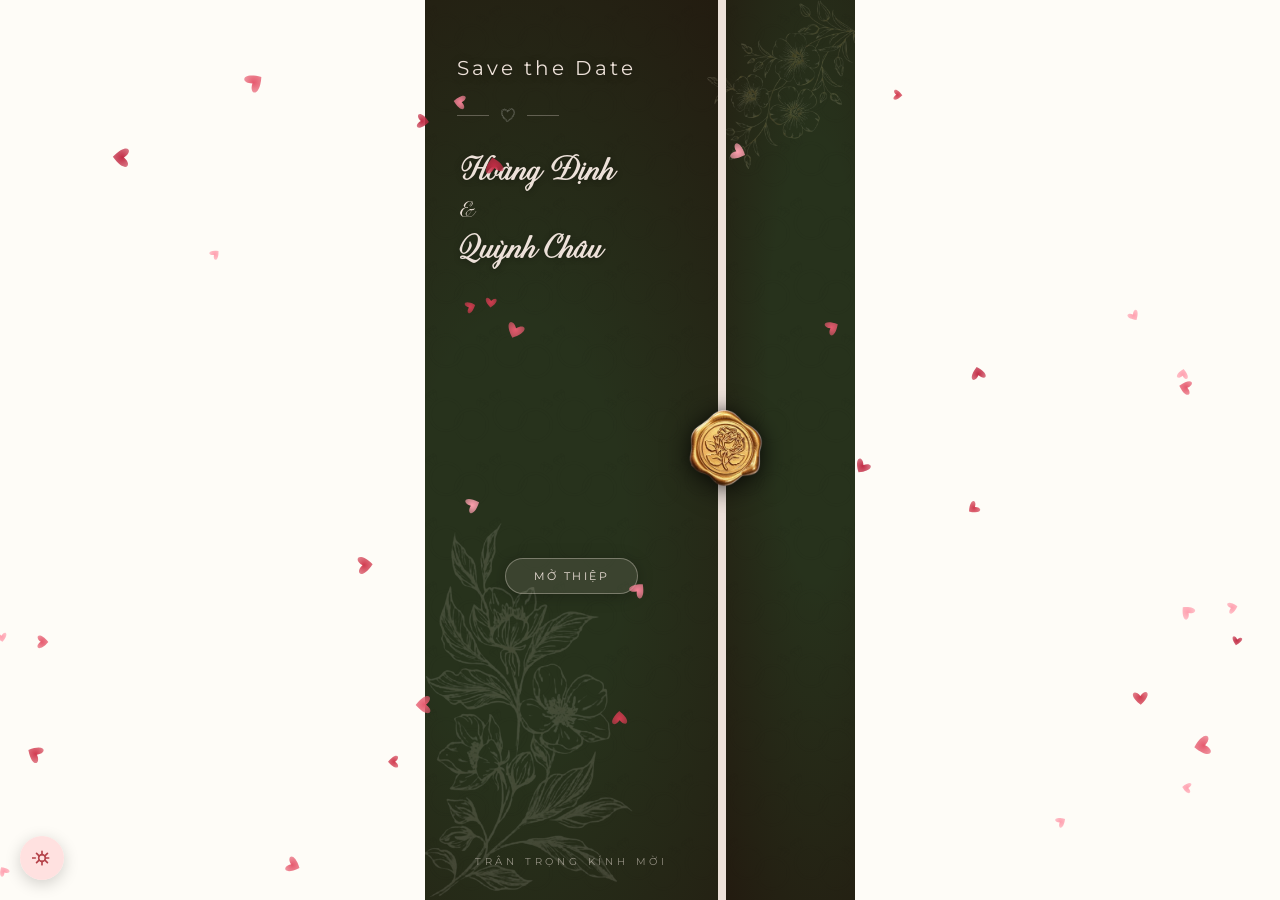
==== commit 5655015c: "fix" ====
--- a/motdoi/index.html
+++ b/motdoi/index.html
@@ -3,7 +3,7 @@
 <head>
 <meta charset="utf-8"/>
 <meta name="viewport" content="width=device-width, initial-scale=1, maximum-scale=1, user-scalable=no"/>
-<title>THƯ MỜI CƯỚI HOÀNG NGỌC ĐỊNH &amp; TRẦN THỊ QUỲNH CHÂU</title>
+<title>THƯ MỜI CƯỚI HOÀNG NGỌC ĐỊNH &amp; TRẦN QUỲNH CHÂU</title>
 <link rel="icon" href="images/logo.png"/>
 <link rel="preload" href="fonts/SVN_Quarzo.otf" as="font" type="font/otf" crossorigin/>
 <link href="https://fonts.googleapis.com/css2?family=Montserrat:ital,wght@0,300;0,400;0,500;0,600;0,700;1,400&family=Playfair+Display:ital,wght@0,400;0,700;1,400&family=Lora:ital,wght@0,400;0,500;1,400&family=Cormorant+Garamond:ital,wght@0,300;0,400;1,400&display=swap" rel="stylesheet"/>
@@ -1232,7 +1232,7 @@
           <img src="images/file_ok/QBX_1686.jpg" alt="Cô dâu"/>
           <div class="cc-label cc-label-r">
             <span class="cc-role">Cô dâu</span>
-            <span class="cc-name">Trần Thị Quỳnh Châu</span>
+            <span class="cc-name">Trần Quỳnh Châu</span>
           </div>
         </div>
       </div>
@@ -1723,13 +1723,13 @@
     <p class="gift-msg reveal-up">Sự hiện diện của bạn là món quà quý giá nhất đối với chúng tôi</p>
 
     <div class="gift-btns reveal-up">
-      <button class="gift-btn" onclick="alert('Ngân hàng VCB\nSTK: 1234 5678 9012\nHoàng Ngọc Định')">
+      <button class="gift-btn" onclick="alert('Ngân hàng TCB\nSTK: 2014555555\nTrần Thị Quỳnh Châu')">
         <div class="gift-btn-icon">
           <svg width="18" height="18" viewBox="0 0 24 24" fill="none" stroke="currentColor" stroke-width="2"><rect x="1" y="4" width="22" height="16" rx="2"/><path d="M1 10h22"/></svg>
         </div>
         <div>
           <p class="gift-btn-label">Chuyển khoản ngân hàng</p>
-          <p class="gift-btn-desc">VCB · 2014555555</p>
+          <p class="gift-btn-desc">TCB · 2014555555</p>
         </div>
       </button>
       <button class="gift-btn" onclick="openQrModal()">
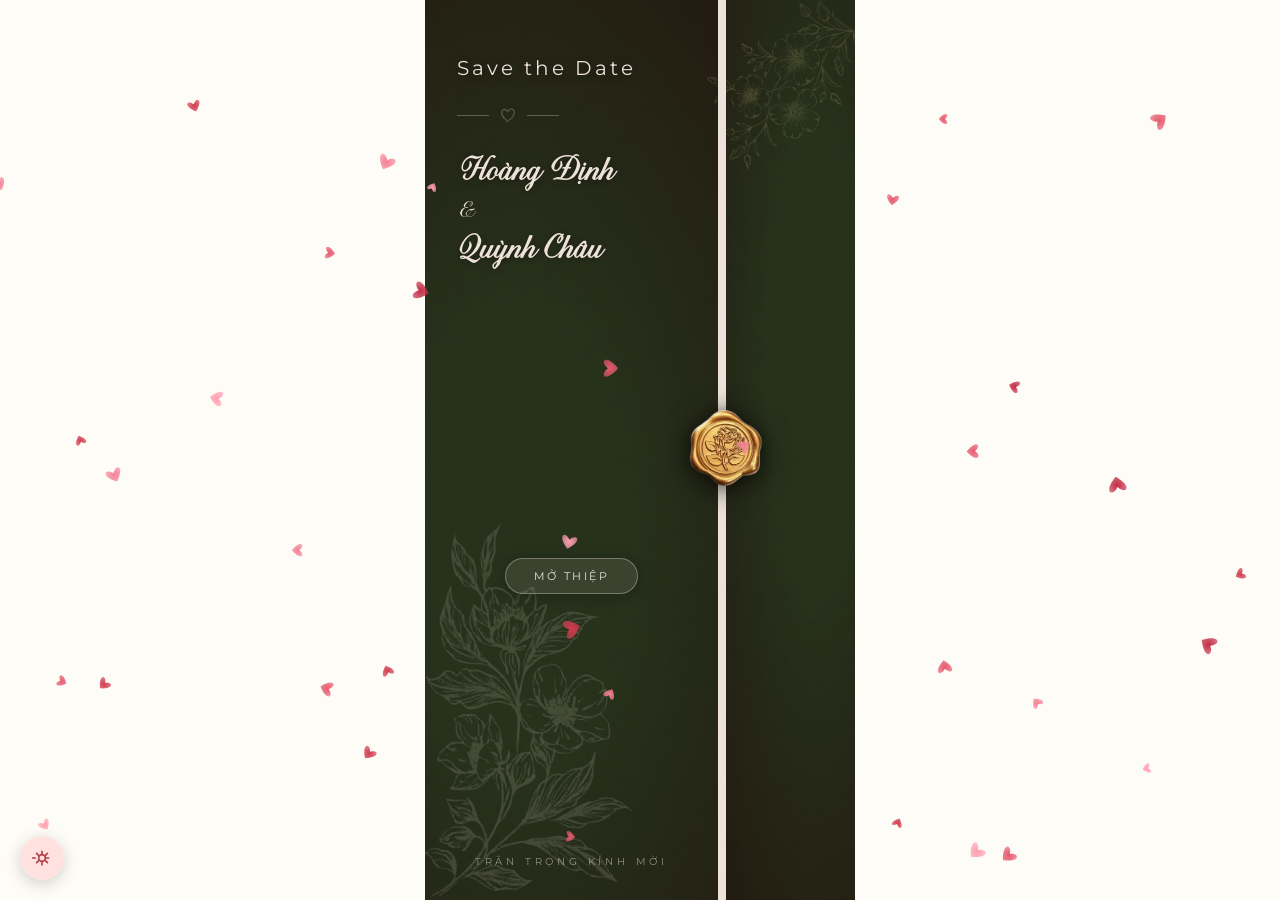
==== commit ab137040: "fix" ====
--- a/motdoi/index.html
+++ b/motdoi/index.html
@@ -2014,7 +2014,7 @@
 </div>
 
 <script>
-var gImgs=['images/file_ok/QBX_2336.jpg','images/file_ok/QBX_1469.jpg','images/file_ok/QBX_2763.jpg','images/file_ok/QBX_1751.jpg','images/file_ok/QBX_2930.jpg','images/file_ok/QBX_2454.jpg','images/file_ok/QBX_1751.jpg','images/file_ok/QBX_2930.jpg','images/file_ok/QBX_2454.jpg'];
+var gImgs=['images/file_ok/QBX_2336.jpg','images/file_ok/QBX_1469.jpg','images/file_ok/QBX_2763.jpg','images/file_ok/QBX_1751.jpg','images/file_ok/QBX_2930.jpg','images/file_ok/QBX_2454.jpg'];
 var gIdx=0;
 var gLbBuilt=false;
 
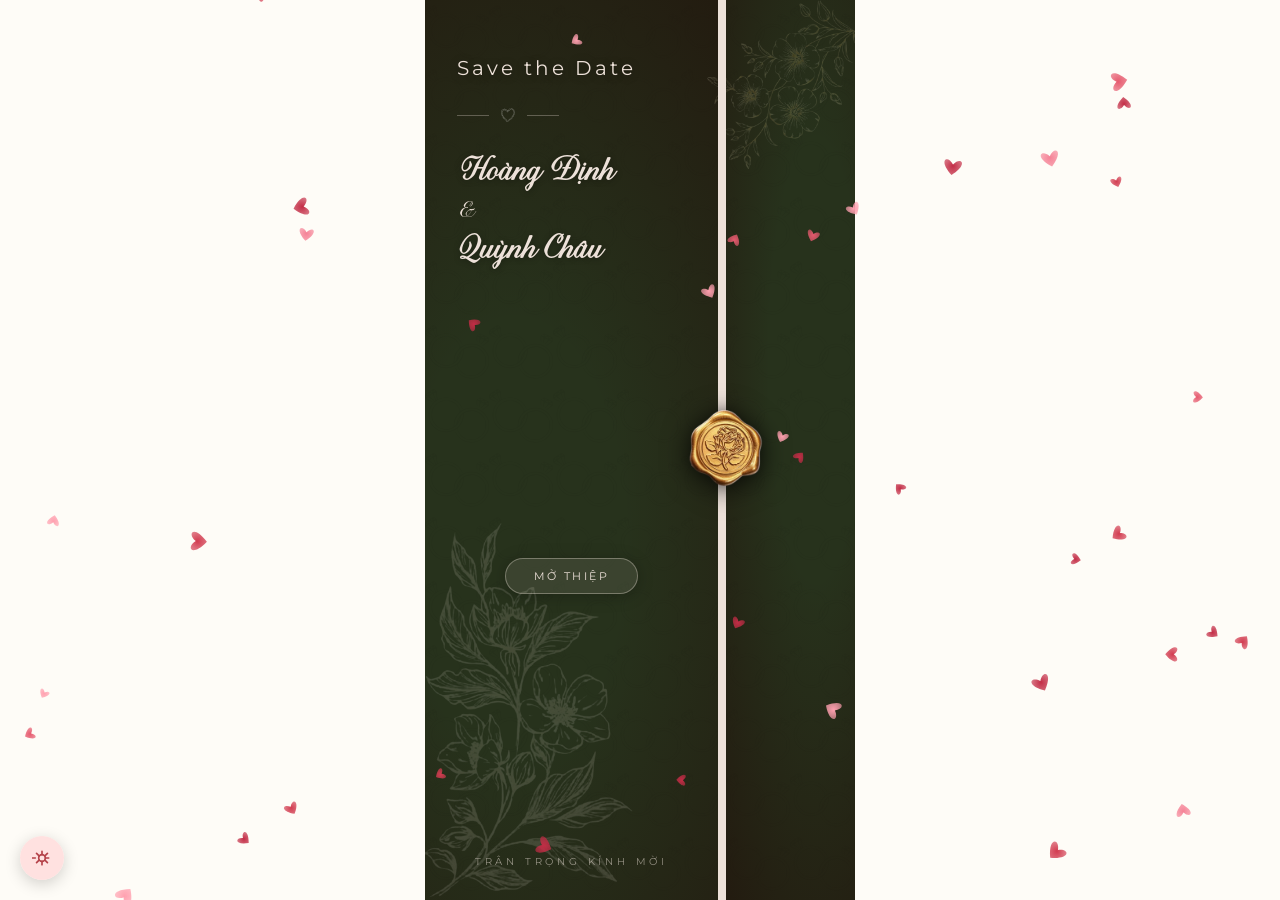
==== commit 2d100b5b: "fix" ====
--- a/motdoi/index.html
+++ b/motdoi/index.html
@@ -1225,14 +1225,14 @@
           <img src="images/file_ok/QBX_1644.jpg" alt="Chú rể"/>
           <div class="cc-label">
             <span class="cc-role">Chú rể</span>
-            <span class="cc-name">Hoàng Ngọc Định</span>
+            <span class="cc-name">Hoàng Định</span>
           </div>
         </div>
         <div class="couple-card reveal-up">
           <img src="images/file_ok/QBX_1686.jpg" alt="Cô dâu"/>
           <div class="cc-label cc-label-r">
             <span class="cc-role">Cô dâu</span>
-            <span class="cc-name">Trần Quỳnh Châu</span>
+            <span class="cc-name">Quỳnh Châu</span>
           </div>
         </div>
       </div>
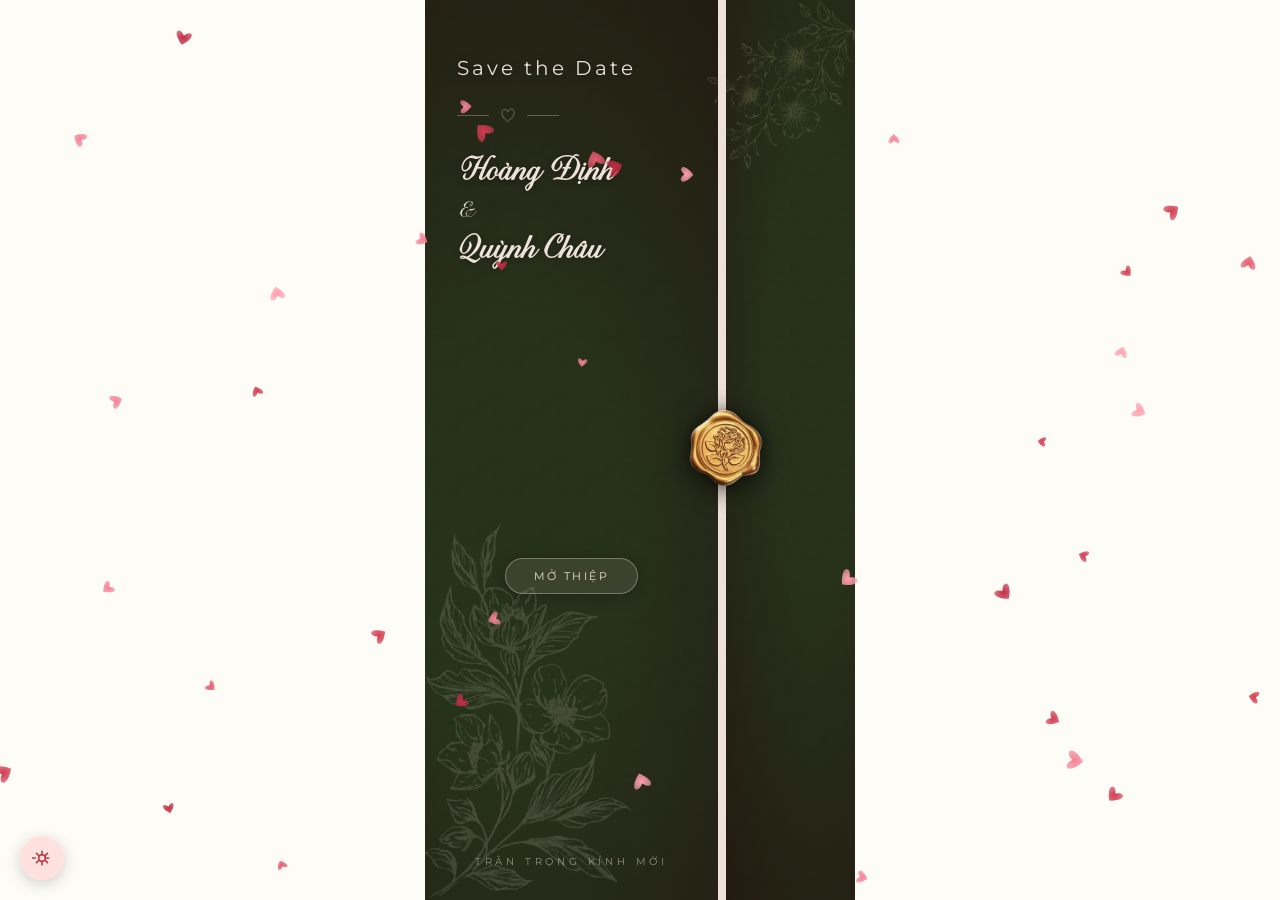
==== commit 29193701: "fix" ====
--- a/motdoi/index.html
+++ b/motdoi/index.html
@@ -5,6 +5,17 @@
 <meta name="viewport" content="width=device-width, initial-scale=1, maximum-scale=1, user-scalable=no"/>
 <title>THƯ MỜI CƯỚI HOÀNG NGỌC ĐỊNH &amp; TRẦN QUỲNH CHÂU</title>
 <link rel="icon" href="images/logo.png"/>
+<link rel="canonical" href="https://hoangngocdinh180294.github.io/quynh_chau/"/>
+<meta property="og:type" content="website"/>
+<meta property="og:title" content="THƯ MỜI CƯỚI HOÀNG NGỌC ĐỊNH &amp; TRẦN QUỲNH CHÂU"/>
+<meta property="og:description" content="Thiệp cưới trực tuyến của Hoàng Ngọc Định và Trần Quỳnh Châu."/>
+<meta property="og:url" content="https://hoangngocdinh180294.github.io/quynh_chau/"/>
+<meta property="og:image" content="https://hoangngocdinh180294.github.io/quynh_chau/images/file_ok/QBX_2336.jpg"/>
+<meta property="og:image:alt" content="Ảnh thiệp cưới Hoàng Ngọc Định và Trần Quỳnh Châu"/>
+<meta name="twitter:card" content="summary_large_image"/>
+<meta name="twitter:title" content="THƯ MỜI CƯỚI HOÀNG NGỌC ĐỊNH &amp; TRẦN QUỲNH CHÂU"/>
+<meta name="twitter:description" content="Thiệp cưới trực tuyến của Hoàng Ngọc Định và Trần Quỳnh Châu."/>
+<meta name="twitter:image" content="https://hoangngocdinh180294.github.io/quynh_chau/images/file_ok/QBX_2336.jpg"/>
 <link rel="preload" href="fonts/SVN_Quarzo.otf" as="font" type="font/otf" crossorigin/>
 <link href="https://fonts.googleapis.com/css2?family=Montserrat:ital,wght@0,300;0,400;0,500;0,600;0,700;1,400&family=Playfair+Display:ital,wght@0,400;0,700;1,400&family=Lora:ital,wght@0,400;0,500;1,400&family=Cormorant+Garamond:ital,wght@0,300;0,400;1,400&display=swap" rel="stylesheet"/>
 
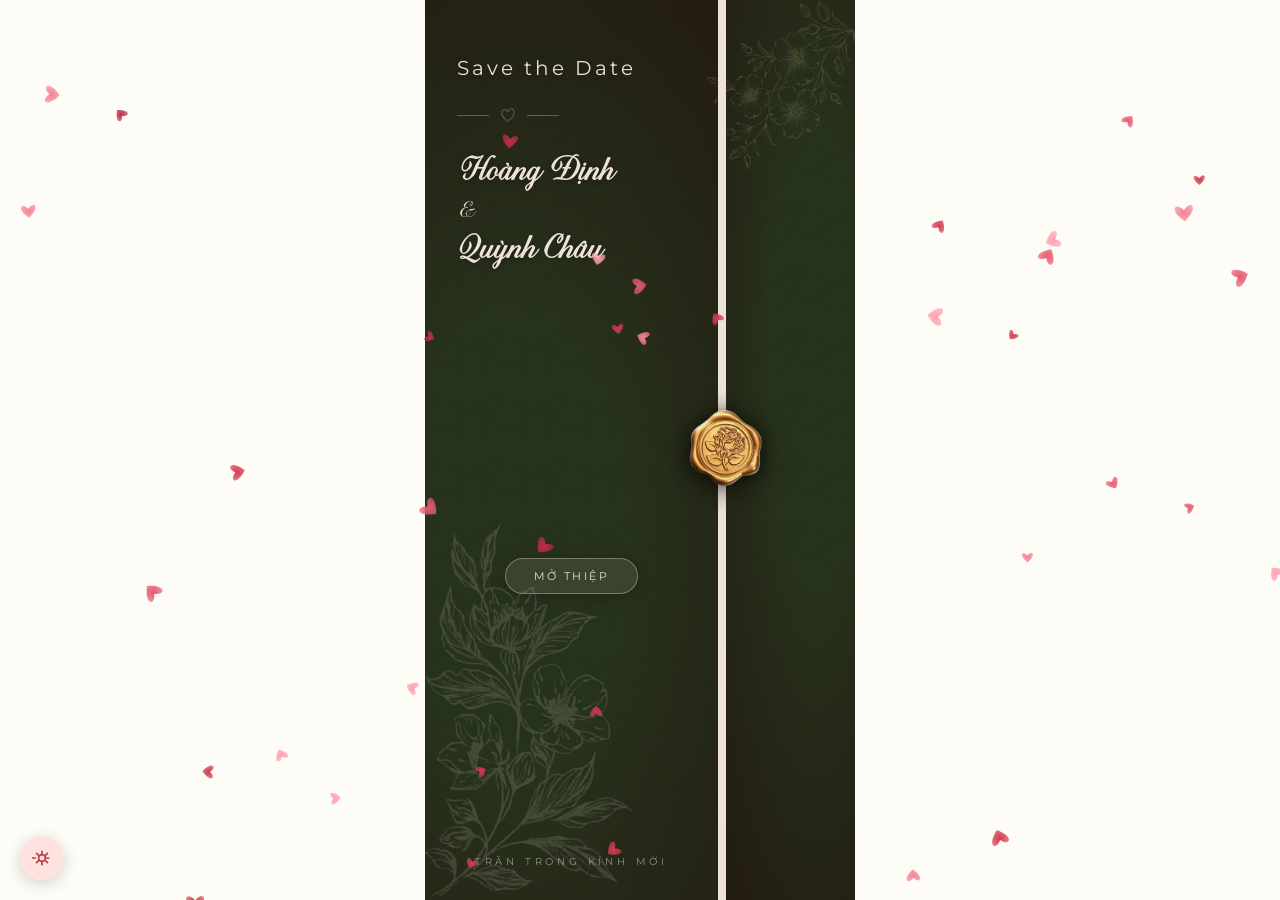
==== commit 7ed4f991: "fix" ====
--- a/motdoi/index.html
+++ b/motdoi/index.html
@@ -24,6 +24,17 @@
   document.addEventListener('gesturechange',function(e){e.preventDefault();});
   document.addEventListener('gestureend',function(e){e.preventDefault();});
   document.addEventListener('touchmove',function(e){if(e.touches.length>1)e.preventDefault();},{passive:false});
+
+  (function(){
+    function pad(n){ return n < 10 ? '0' + n : '' + n; }
+    var now = new Date();
+    var SHARE_VERSION = '' + now.getFullYear() + pad(now.getMonth() + 1) + pad(now.getDate());
+    var url = new URL(window.location.href);
+    if(url.searchParams.get('v') !== SHARE_VERSION){
+      url.searchParams.set('v', SHARE_VERSION);
+      window.history.replaceState(null, '', url.toString());
+    }
+  })();
 </script>
 
 <style>
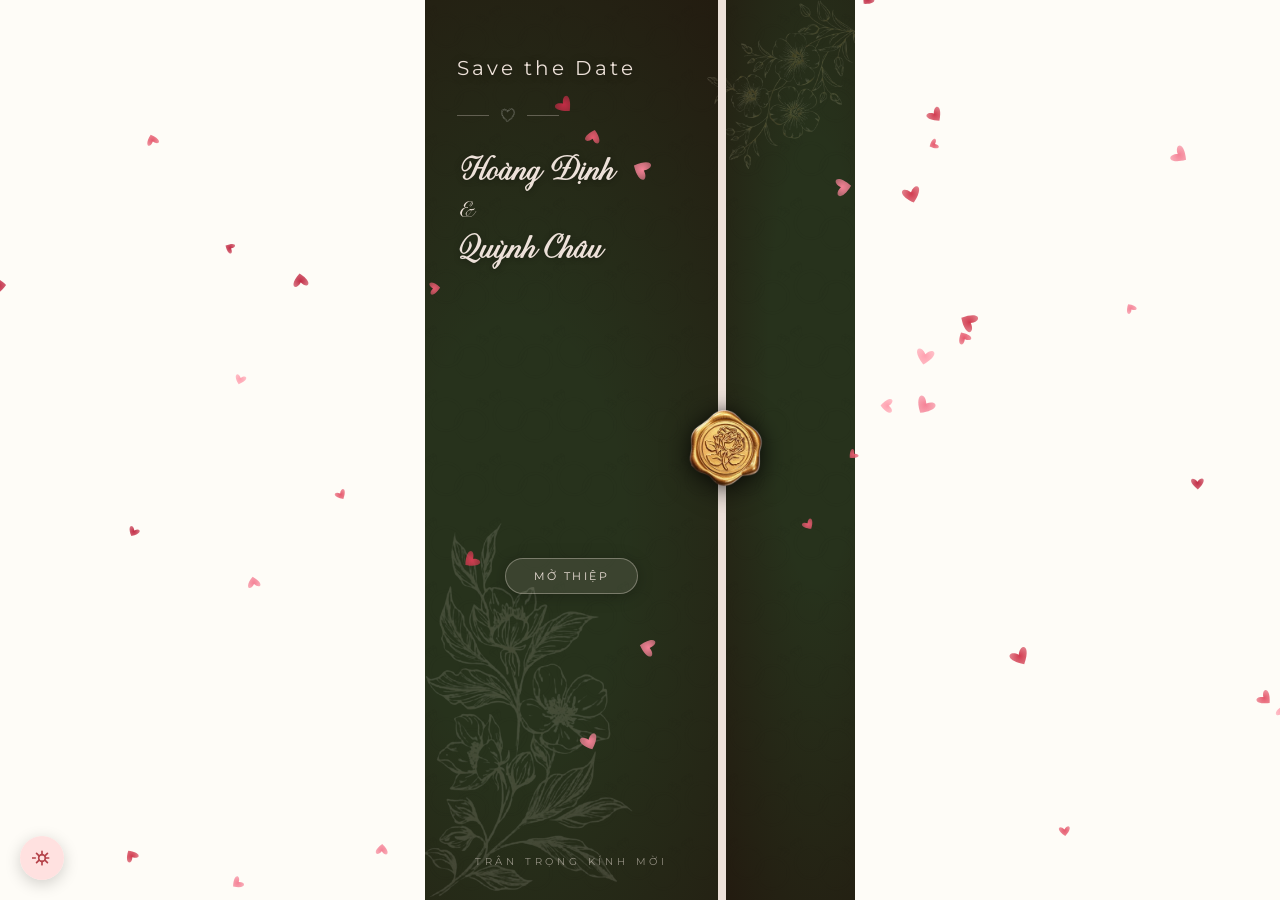
==== commit 7fd82271: "fix" ====
--- a/motdoi/index.html
+++ b/motdoi/index.html
@@ -28,7 +28,7 @@
   (function(){
     function pad(n){ return n < 10 ? '0' + n : '' + n; }
     var now = new Date();
-    var SHARE_VERSION = '' + now.getFullYear() + pad(now.getMonth() + 1) + pad(now.getDate());
+    var SHARE_VERSION = '' + now.getFullYear() + pad(now.getMonth() + 1) + pad(now.getDate()) + pad(now.getHours()) + pad(now.getMinutes());
     var url = new URL(window.location.href);
     if(url.searchParams.get('v') !== SHARE_VERSION){
       url.searchParams.set('v', SHARE_VERSION);
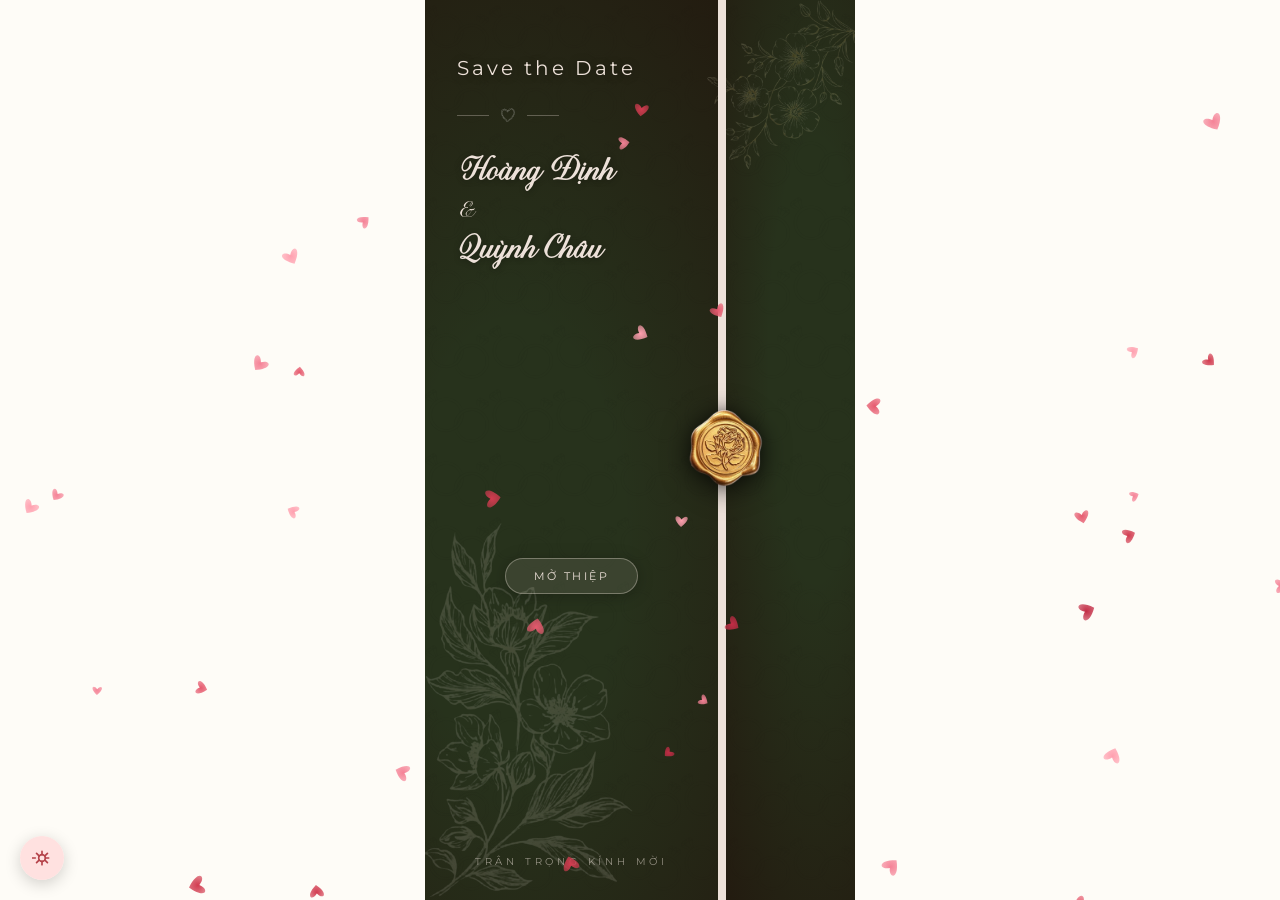
==== commit 90c5b80e: "Fix OG meta URLs to include /motdoi/ path" ====
--- a/motdoi/index.html
+++ b/motdoi/index.html
@@ -5,17 +5,19 @@
 <meta name="viewport" content="width=device-width, initial-scale=1, maximum-scale=1, user-scalable=no"/>
 <title>THƯ MỜI CƯỚI HOÀNG NGỌC ĐỊNH &amp; TRẦN QUỲNH CHÂU</title>
 <link rel="icon" href="images/logo.png"/>
-<link rel="canonical" href="https://hoangngocdinh180294.github.io/quynh_chau/"/>
+<link rel="canonical" href="https://hoangngocdinh180294.github.io/quynh_chau/motdoi/"/>
 <meta property="og:type" content="website"/>
 <meta property="og:title" content="THƯ MỜI CƯỚI HOÀNG NGỌC ĐỊNH &amp; TRẦN QUỲNH CHÂU"/>
 <meta property="og:description" content="Thiệp cưới trực tuyến của Hoàng Ngọc Định và Trần Quỳnh Châu."/>
-<meta property="og:url" content="https://hoangngocdinh180294.github.io/quynh_chau/"/>
-<meta property="og:image" content="https://hoangngocdinh180294.github.io/quynh_chau/images/file_ok/QBX_2336.jpg"/>
+<meta property="og:url" content="https://hoangngocdinh180294.github.io/quynh_chau/motdoi/"/>
+<meta property="og:image" content="https://hoangngocdinh180294.github.io/quynh_chau/motdoi/images/file_ok/QBX_2336.jpg"/>
+<meta property="og:image:width" content="1200"/>
+<meta property="og:image:height" content="800"/>
 <meta property="og:image:alt" content="Ảnh thiệp cưới Hoàng Ngọc Định và Trần Quỳnh Châu"/>
 <meta name="twitter:card" content="summary_large_image"/>
 <meta name="twitter:title" content="THƯ MỜI CƯỚI HOÀNG NGỌC ĐỊNH &amp; TRẦN QUỲNH CHÂU"/>
 <meta name="twitter:description" content="Thiệp cưới trực tuyến của Hoàng Ngọc Định và Trần Quỳnh Châu."/>
-<meta name="twitter:image" content="https://hoangngocdinh180294.github.io/quynh_chau/images/file_ok/QBX_2336.jpg"/>
+<meta name="twitter:image" content="https://hoangngocdinh180294.github.io/quynh_chau/motdoi/images/file_ok/QBX_2336.jpg"/>
 <link rel="preload" href="fonts/SVN_Quarzo.otf" as="font" type="font/otf" crossorigin/>
 <link href="https://fonts.googleapis.com/css2?family=Montserrat:ital,wght@0,300;0,400;0,500;0,600;0,700;1,400&family=Playfair+Display:ital,wght@0,400;0,700;1,400&family=Lora:ital,wght@0,400;0,500;1,400&family=Cormorant+Garamond:ital,wght@0,300;0,400;1,400&display=swap" rel="stylesheet"/>
 
